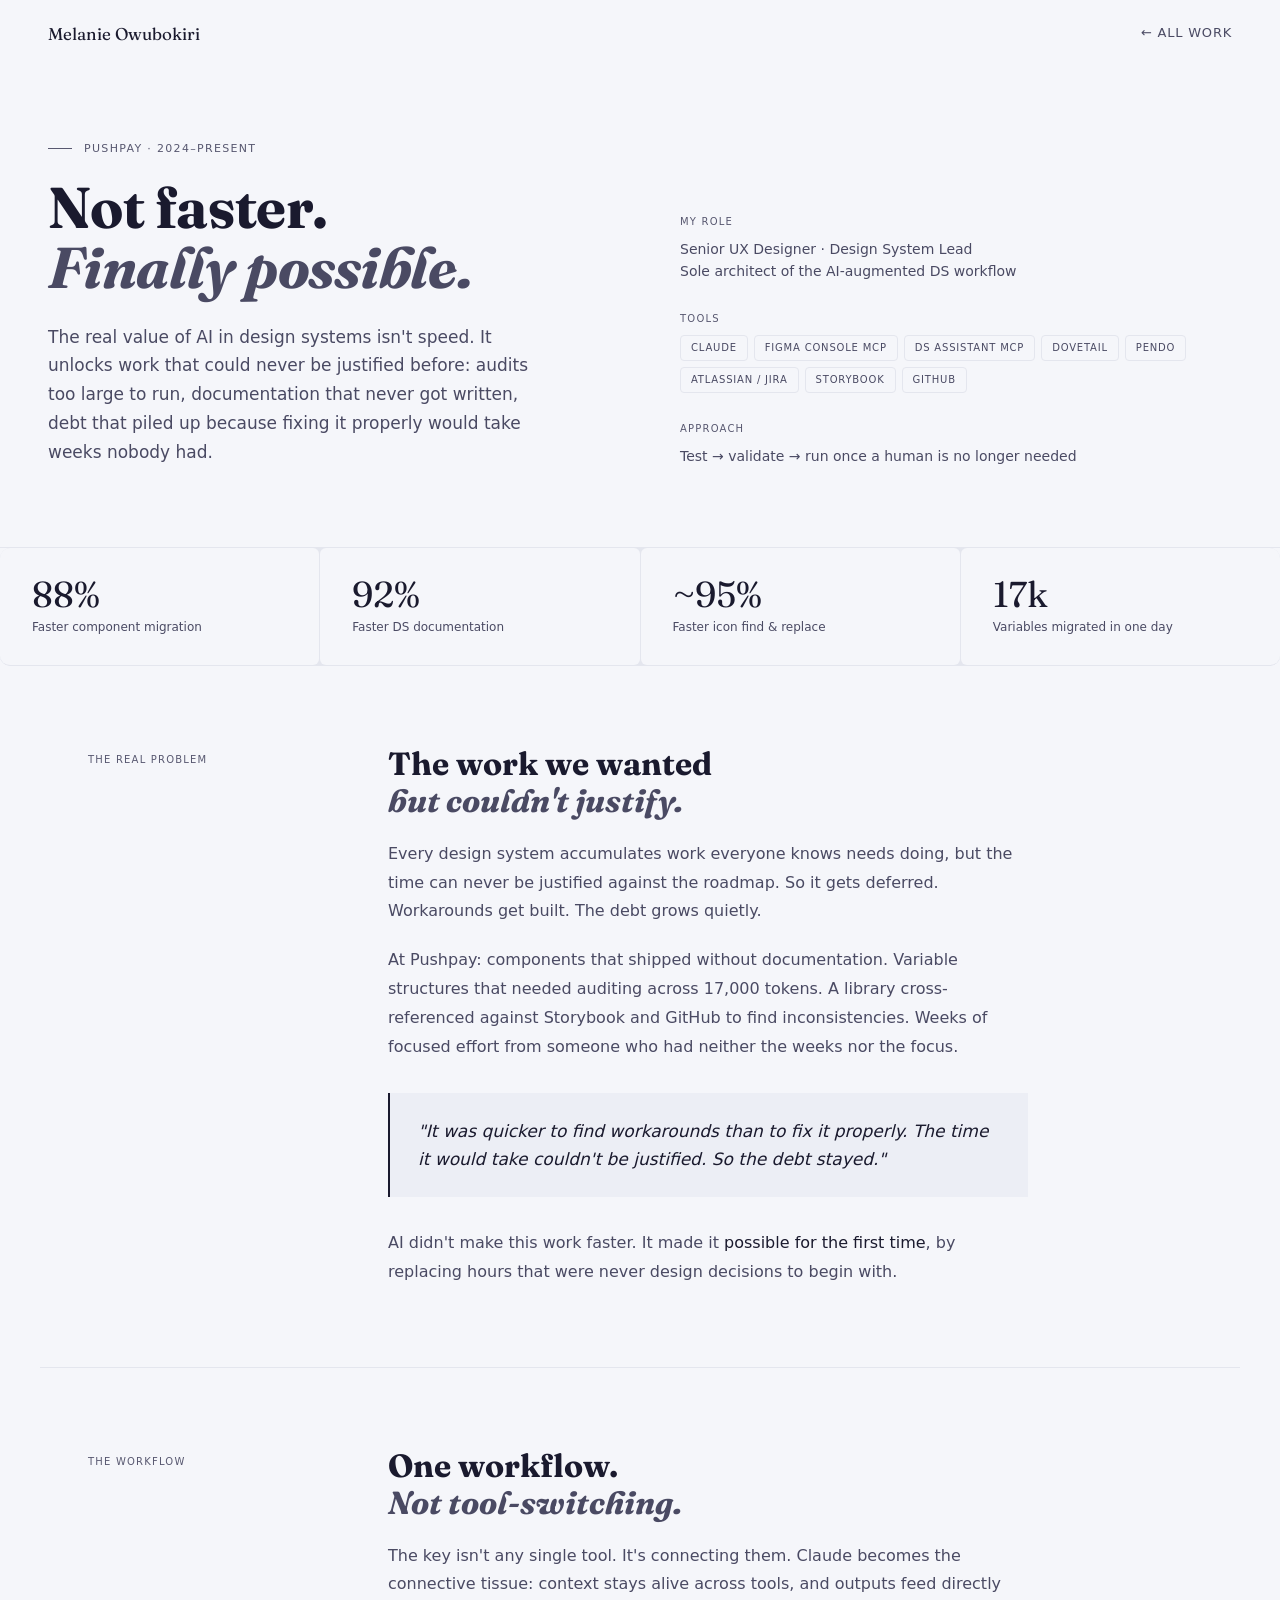
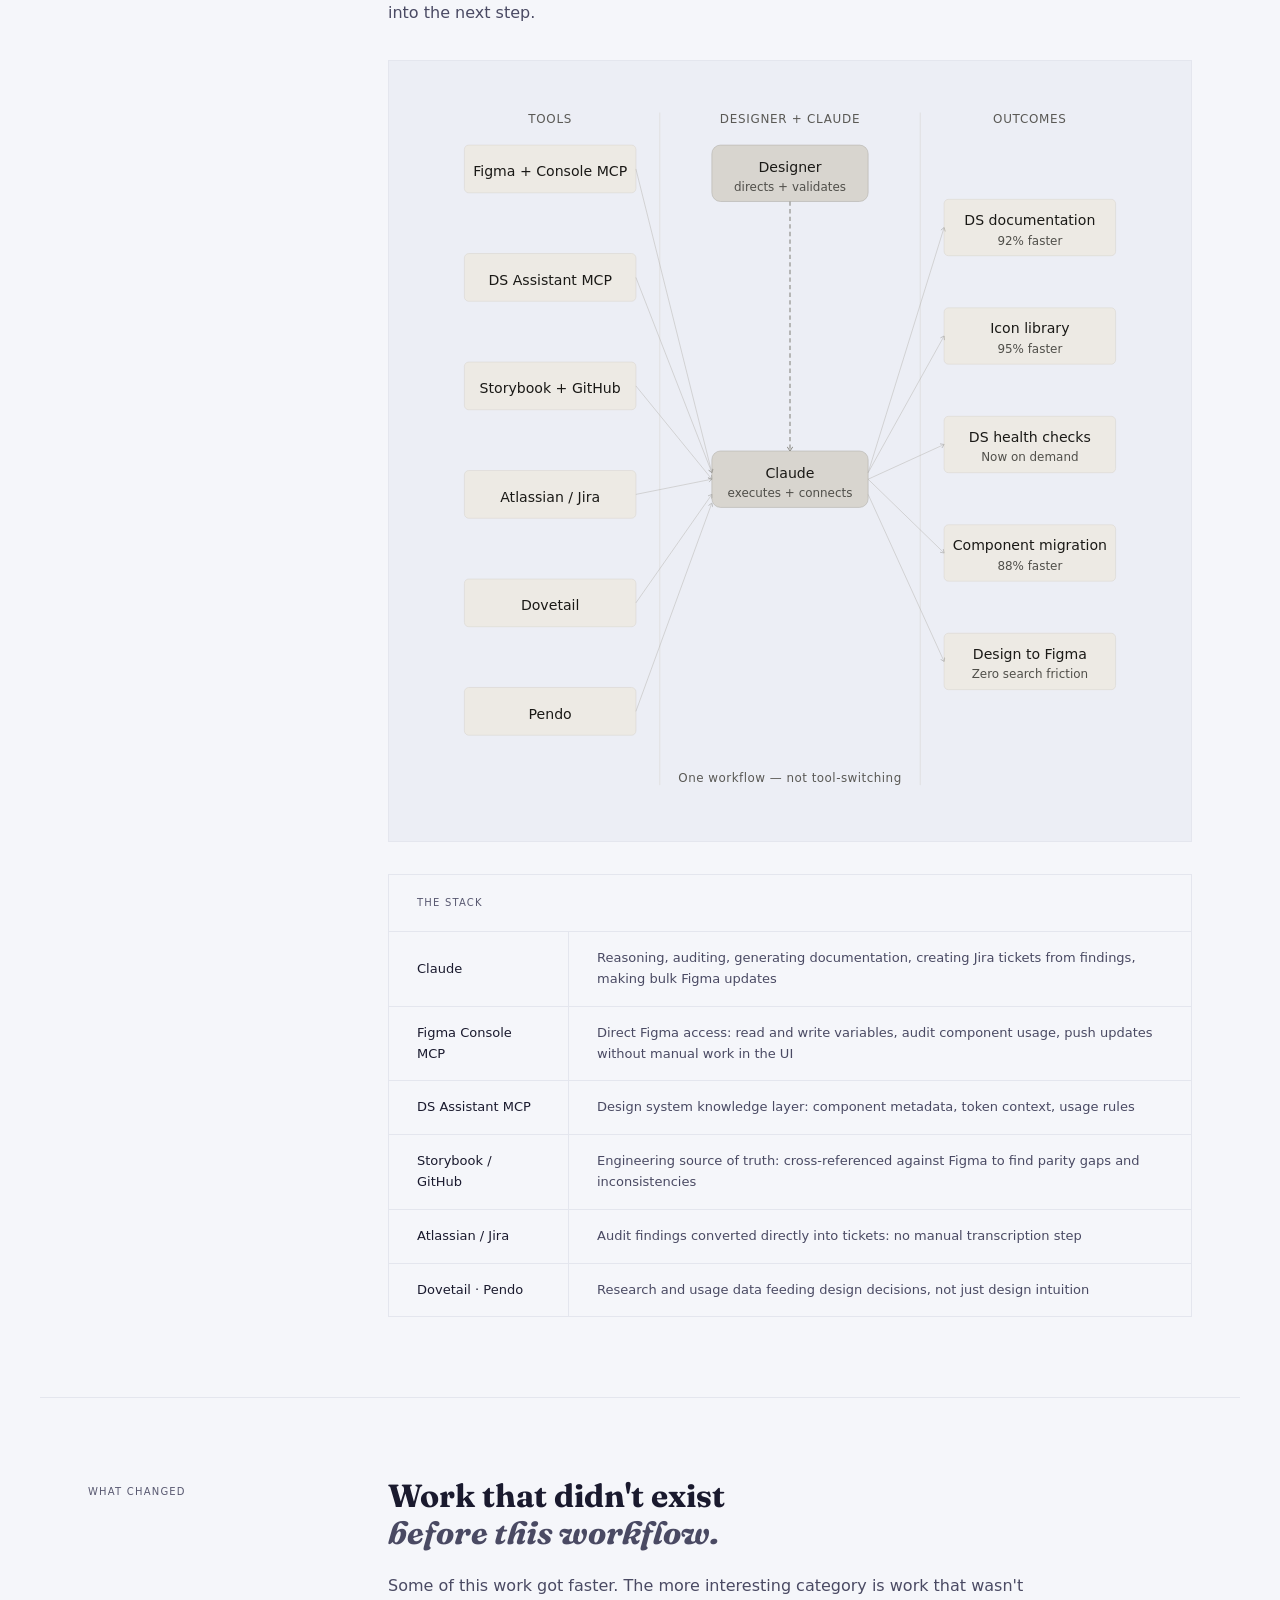
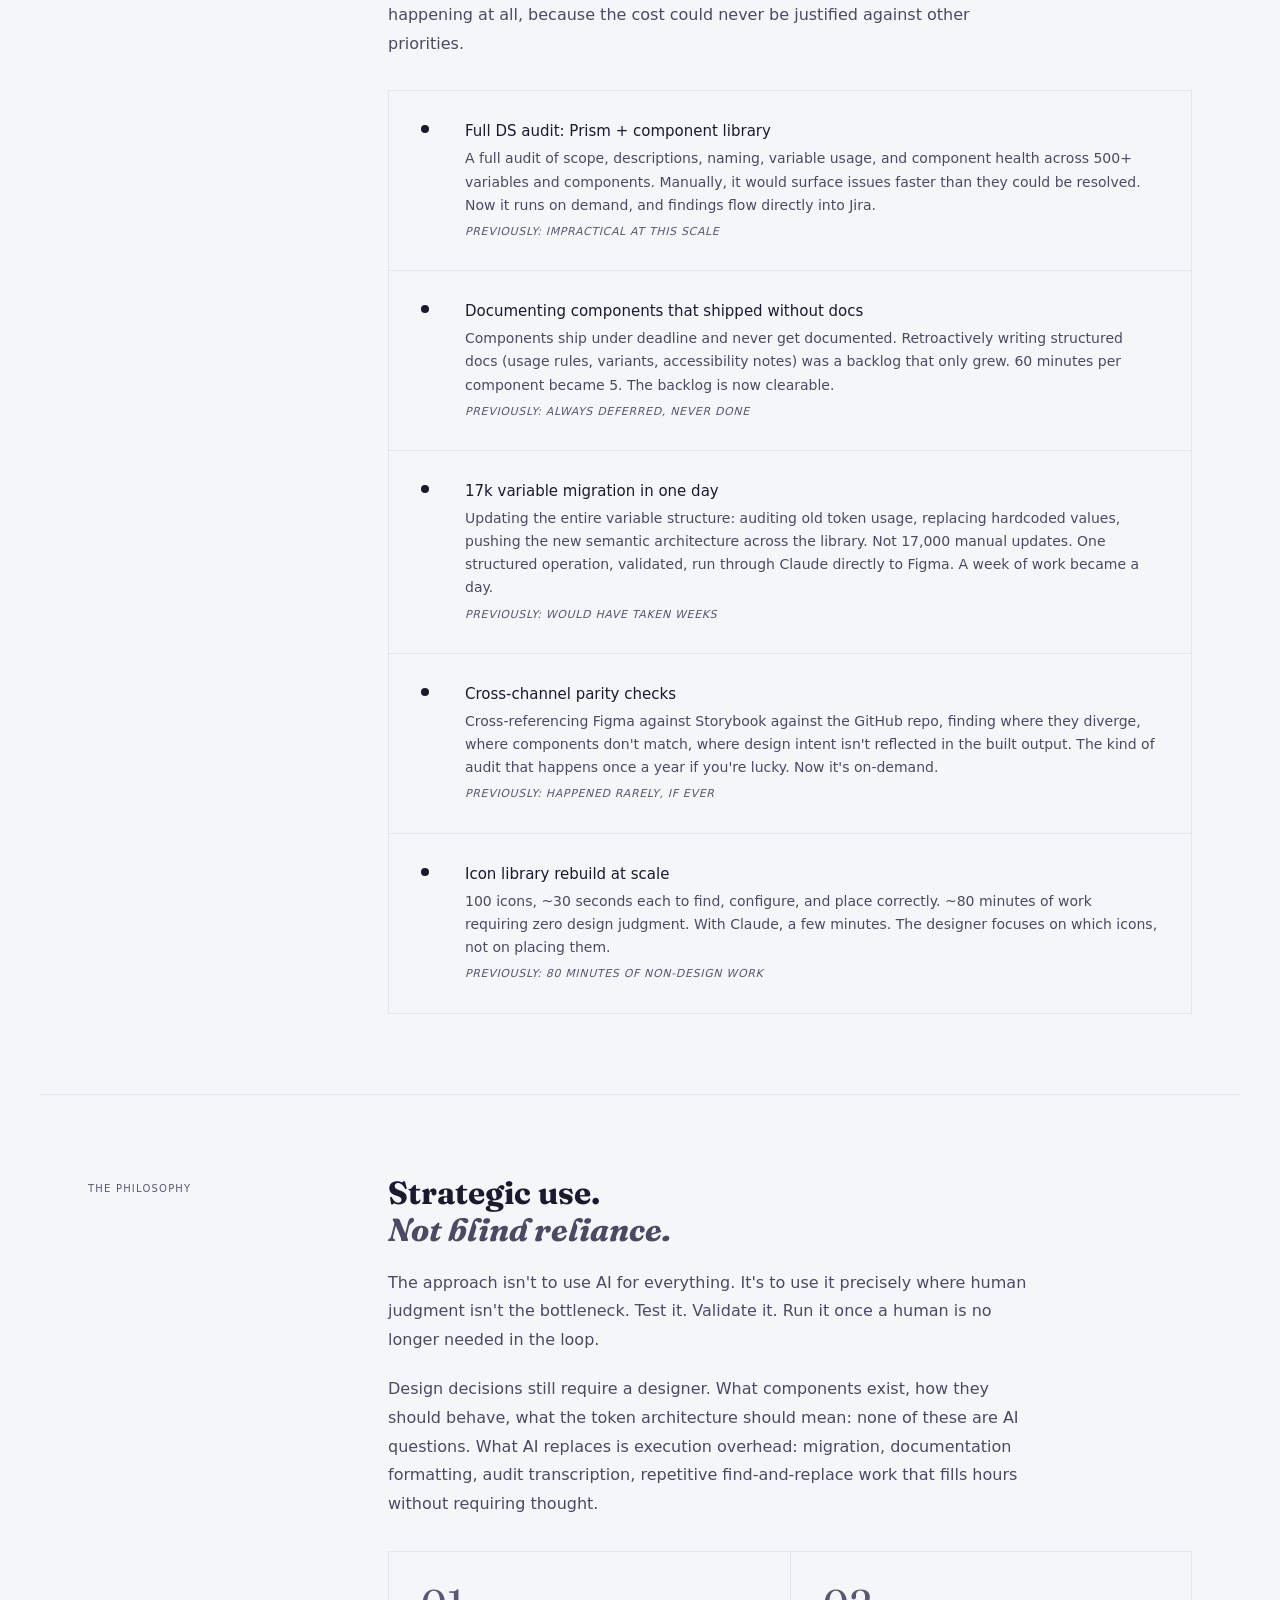
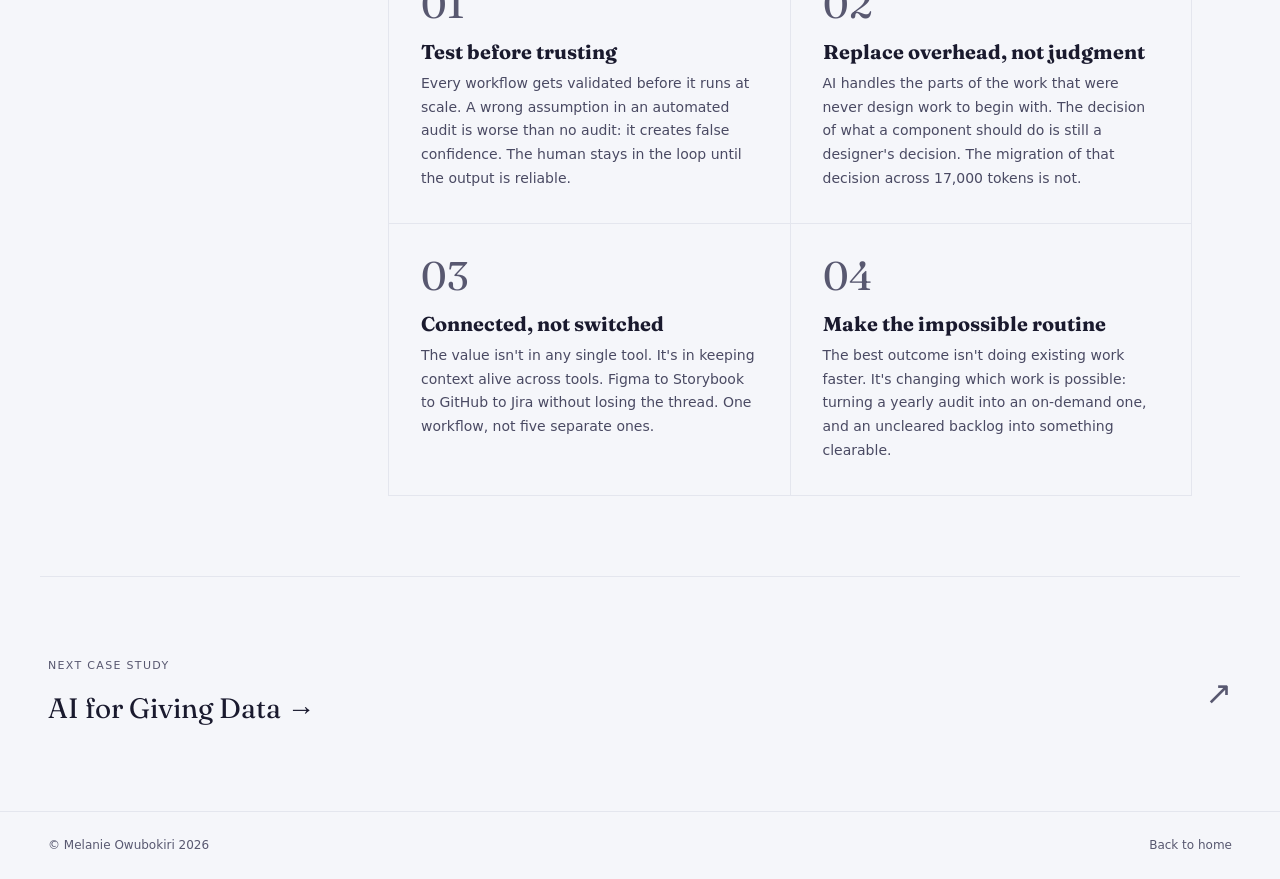
==== case-ai.html @ f816adb2 "Refresh UI: teal accent, General Sans, illustrated cards, site-wide consistency - Replace generic AI" ====
<!DOCTYPE html>
<html lang="en">
<head>
  <meta charset="UTF-8">
  <meta name="viewport" content="width=device-width, initial-scale=1.0">
  <title>AI as a Design System Force Multiplier · Melanie Owubokiri</title>
  <link rel="preconnect" href="https://fonts.googleapis.com">
  <link rel="preconnect" href="https://fonts.gstatic.com" crossorigin>
  <link href="https://fonts.googleapis.com/css2?family=Fraunces:ital,wght@0,400;0,500;0,600;1,400;1,500&display=swap" rel="stylesheet">
  <link rel="preconnect" href="https://api.fontshare.com" crossorigin>
  <link href="https://api.fontshare.com/v2/css?f[]=general-sans@300,400,500,600&display=swap" rel="stylesheet">
  <style>
    *, *::before, *::after { box-sizing: border-box; margin: 0; padding: 0; }

    :root {
      --ink: #1a1a2e;
      --ink-muted: #4a4a63;
      --ink-faint: #585870;
      --surface: #f5f6fa;
      --surface-alt: #eceef5;
      --card: #ffffff;
      --accent: #0f7078;
      --accent-soft: #e2efee;
      --line: #e4e6ee;
      --serif: 'Fraunces', Georgia, serif;
      --sans: 'General Sans', system-ui, sans-serif;
    }

    html { font-size: 16px; }

    body {
      font-family: var(--sans);
      background: var(--surface);
      color: var(--ink);
      line-height: 1.6;
      -webkit-font-smoothing: antialiased;
    }

    nav {
      position: fixed;
      top: 0; left: 0; right: 0;
      z-index: 100;
      display: flex;
      align-items: center;
      justify-content: space-between;
      padding: 20px max(48px, calc((100% - 1440px) / 2 + 48px));
      background: var(--surface);
      border-bottom: 1px solid transparent;
      transition: border-color 0.3s;
    }
    nav.scrolled { border-color: var(--line); }

    .nav-name {
      font-family: var(--serif);
      font-size: 17px;
      color: var(--ink);
      text-decoration: none;
    }

    .nav-back {
      font-size: 13px;
      font-weight: 400;
      letter-spacing: 0.06em;
      text-transform: uppercase;
      color: var(--ink-muted);
      text-decoration: none;
      transition: color 0.2s;
    }
    .nav-back:hover { color: var(--ink); }

    /* HERO */
    .case-hero {
      padding: 140px max(48px, calc((100% - 1440px) / 2 + 48px)) 80px;
      border-bottom: 1px solid var(--line);
      display: grid;
      grid-template-columns: 1fr 1fr;
      gap: 80px;
      align-items: end;
    }

    .case-eyebrow {
      font-size: 11px;
      letter-spacing: 0.12em;
      text-transform: uppercase;
      color: var(--ink-faint);
      margin-bottom: 20px;
      display: flex;
      align-items: center;
      gap: 12px;
    }
    .case-eyebrow span { display: inline-block; width: 24px; height: 1px; background: var(--ink-faint); }

    .case-title {
      font-family: var(--serif);
      font-size: clamp(36px, 4.5vw, 58px);
      line-height: 1.05;
      letter-spacing: -0.01em;
      margin-bottom: 24px;
    }
    .case-title em { font-style: italic; color: var(--ink-muted); }

    .case-subtitle {
      font-size: 17px;
      font-weight: 300;
      color: var(--ink-muted);
      line-height: 1.7;
      max-width: 480px;
    }

    .case-meta { display: flex; flex-direction: column; gap: 28px; }

    .meta-label {
      font-size: 10px;
      letter-spacing: 0.12em;
      text-transform: uppercase;
      color: var(--ink-faint);
      margin-bottom: 8px;
    }

    .meta-value {
      font-size: 14px;
      font-weight: 300;
      color: var(--ink-muted);
      line-height: 1.6;
    }

    .meta-tags { display: flex; flex-wrap: wrap; gap: 6px; margin-top: 4px; }

    .tag {
      font-size: 10px;
      letter-spacing: 0.08em;
      text-transform: uppercase;
      color: var(--ink-muted);
      border: 1px solid var(--line);
      padding: 4px 10px;
    }

    /* STATS */
    .stats-bar {
      display: grid;
      grid-template-columns: repeat(4, 1fr);
      gap: 1px;
      background: var(--line);
      border-bottom: 1px solid var(--line);
    }

    .stat-item {
      background: var(--surface);
      padding: 28px 32px;
    }

    .stat-num {
      font-family: var(--serif);
      font-size: 36px;
      line-height: 1;
      color: var(--ink);
      margin-bottom: 6px;
    }

    .stat-label {
      font-size: 12px;
      font-weight: 300;
      color: var(--ink-muted);
    }

    /* BODY */
    .case-body { max-width: 1200px; margin: 0 auto; }

    .case-section {
      padding: 80px max(48px, calc((100% - 1440px) / 2 + 48px));
      border-bottom: 1px solid var(--line);
      display: grid;
      grid-template-columns: 220px 1fr;
      gap: 80px;
    }

    .section-label {
      font-size: 10px;
      letter-spacing: 0.12em;
      text-transform: uppercase;
      color: var(--ink-faint);
      padding-top: 6px;
      position: sticky;
      top: 80px;
      align-self: start;
    }

    .section-heading {
      font-family: var(--serif);
      font-size: 32px;
      line-height: 1.15;
      margin-bottom: 20px;
    }
    .section-heading em { font-style: italic; color: var(--ink-muted); }

    .section-body {
      font-size: 16px;
      font-weight: 300;
      color: var(--ink-muted);
      line-height: 1.8;
      max-width: 640px;
    }
    .section-body p { margin-bottom: 20px; }
    .section-body p:last-child { margin-bottom: 0; }
    .section-body strong { color: var(--ink); font-weight: 500; }

    .callout {
      margin: 32px 0;
      padding: 24px 28px;
      border-left: 2px solid var(--ink);
      background: var(--surface-alt);
    }
    .callout p {
      font-size: 17px;
      font-weight: 300;
      font-style: italic;
      color: var(--ink);
      line-height: 1.65;
      margin: 0 !important;
    }

    /* TOOLKIT */
    .toolkit {
      margin-top: 32px;
      border: 1px solid var(--line);
      background: var(--surface);
    }

    .toolkit-header {
      padding: 20px 28px;
      border-bottom: 1px solid var(--line);
      font-size: 10px;
      letter-spacing: 0.12em;
      text-transform: uppercase;
      color: var(--ink-faint);
    }

    .toolkit-row {
      display: grid;
      grid-template-columns: 180px 1fr;
      gap: 0;
      border-bottom: 1px solid var(--line);
    }
    .toolkit-row:last-child { border-bottom: none; }

    .toolkit-tool {
      padding: 16px 28px;
      font-size: 13px;
      font-weight: 500;
      color: var(--ink);
      border-right: 1px solid var(--line);
      display: flex;
      align-items: center;
    }

    .toolkit-role {
      padding: 16px 28px;
      font-size: 13px;
      font-weight: 300;
      color: var(--ink-muted);
      display: flex;
      align-items: center;
    }

    /* WORK CATEGORIES */
    .work-categories {
      display: flex;
      flex-direction: column;
      gap: 1px;
      background: var(--line);
      border: 1px solid var(--line);
      margin-top: 32px;
    }

    .work-category {
      background: var(--surface);
      padding: 32px 36px;
      display: grid;
      grid-template-columns: 1fr 140px;
      gap: 32px;
      align-items: start;
    }

    .work-category-content {}

    .work-category-tag {
      font-size: 10px;
      letter-spacing: 0.1em;
      text-transform: uppercase;
      color: var(--ink-faint);
      margin-bottom: 8px;
    }

    .work-category-title {
      font-family: var(--serif);
      font-size: 20px;
      color: var(--ink);
      margin-bottom: 8px;
      line-height: 1.2;
    }

    .work-category-desc {
      font-size: 14px;
      font-weight: 300;
      color: var(--ink-muted);
      line-height: 1.7;
    }

    .work-category-metric {
      text-align: right;
    }

    .metric-num {
      font-family: var(--serif);
      font-size: 28px;
      color: var(--ink);
      line-height: 1;
      margin-bottom: 4px;
    }

    .metric-label {
      font-size: 11px;
      font-weight: 300;
      color: var(--ink-faint);
      line-height: 1.4;
    }

    /* PRINCIPLE BLOCKS */
    .principles {
      display: grid;
      grid-template-columns: 1fr 1fr;
      gap: 1px;
      background: var(--line);
      border: 1px solid var(--line);
      margin-top: 32px;
    }

    .principle {
      background: var(--surface);
      padding: 32px;
    }

    .principle-num {
      font-family: var(--serif);
      font-size: 40px;
      color: var(--ink-faint);
      line-height: 1;
      margin-bottom: 16px;
    }

    .principle-title {
      font-family: var(--serif);
      font-size: 20px;
      color: var(--ink);
      margin-bottom: 8px;
      line-height: 1.2;
    }

    .principle-body {
      font-size: 14px;
      font-weight: 300;
      color: var(--ink-muted);
      line-height: 1.7;
    }

    /* PREVIOUSLY IMPOSSIBLE */
    .impossible-grid {
      display: flex;
      flex-direction: column;
      gap: 0;
      border: 1px solid var(--line);
      margin-top: 32px;
    }

    .impossible-item {
      padding: 28px 32px;
      border-bottom: 1px solid var(--line);
      display: grid;
      grid-template-columns: 24px 1fr;
      gap: 20px;
      align-items: start;
      background: var(--surface);
    }
    .impossible-item:last-child { border-bottom: none; }

    .impossible-dot {
      width: 8px;
      height: 8px;
      border-radius: 50%;
      background: var(--ink);
      margin-top: 6px;
    }

    .impossible-content {}

    .impossible-title {
      font-size: 15px;
      font-weight: 500;
      color: var(--ink);
      margin-bottom: 4px;
    }

    .impossible-desc {
      font-size: 14px;
      font-weight: 300;
      color: var(--ink-muted);
      line-height: 1.65;
    }

    .impossible-reason {
      display: inline-block;
      margin-top: 6px;
      font-size: 11px;
      letter-spacing: 0.06em;
      text-transform: uppercase;
      color: var(--ink-faint);
      font-style: italic;
    }

    /* NEXT */
    .next-case {
      padding: 80px max(48px, calc((100% - 1440px) / 2 + 48px));
      display: flex;
      align-items: center;
      justify-content: space-between;
      gap: 40px;
    }

    .next-label {
      font-size: 11px;
      letter-spacing: 0.12em;
      text-transform: uppercase;
      color: var(--ink-faint);
      margin-bottom: 12px;
    }

    .next-title {
      font-family: var(--serif);
      font-size: 28px;
      color: var(--ink);
      text-decoration: none;
      display: block;
      transition: color 0.2s;
    }
    .next-title:hover { color: var(--ink-muted); }

    .next-arrow {
      font-size: 32px;
      color: var(--ink-faint);
      text-decoration: none;
      transition: transform 0.2s, color 0.2s;
      flex-shrink: 0;
    }
    .next-arrow:hover { transform: translate(4px, -4px); color: var(--ink); }

    .fade-up {
      opacity: 0;
      transform: translateY(16px);
      transition: opacity 0.5s ease, transform 0.5s ease;
    }
    .fade-up.visible { opacity: 1; transform: translateY(0); }

    @media (max-width: 768px) {
      nav { padding: 16px 24px; }
      .case-hero { grid-template-columns: 1fr; gap: 40px; padding: 120px 24px 60px; }
      .stats-bar { grid-template-columns: 1fr 1fr; }
      .case-section { grid-template-columns: 1fr; gap: 24px; padding: 60px 24px; }
      .section-label { position: static; }
      .toolkit-row { grid-template-columns: 1fr; }
      .toolkit-tool { border-right: none; border-bottom: 1px solid var(--line); }
      .work-category { grid-template-columns: 1fr; }
      .work-category-metric { text-align: left; }
      .principles { grid-template-columns: 1fr; }
      .next-case { padding: 60px 24px; flex-direction: column; align-items: flex-start; }
    }
    .tag { border-radius: 4px; }
    .btn-primary { border-radius: 6px; }
    .hero-stats, .stats-bar, .work-grid { border-radius: 10px; overflow: hidden; }
    .stat-item, .img-placeholder, .progress-track, .progress-fill, .deepdive-screen, .surface-item, .insight-item, .meta-block, .placeholder { border-radius: 6px; }
    a:focus-visible, button:focus-visible { outline: 2px solid var(--accent); outline-offset: 3px; }
    @media (max-width: 768px) { .case-section { grid-template-columns: 1fr; gap: 32px; } }
  </style>
</head>
<body>

  <nav id="nav">
    <a href="index.html" class="nav-name">Melanie Owubokiri</a>
    <a href="index.html#work" class="nav-back">← All work</a>
  </nav>

  <header class="case-hero">
    <div>
      <p class="case-eyebrow"><span></span> Pushpay · 2024–present</p>
      <h1 class="case-title">
        Not faster.<br>
        <em>Finally possible.</em>
      </h1>
      <p class="case-subtitle">
        The real value of AI in design systems isn't speed. It unlocks work that could never be justified before: audits too large to run, documentation that never got written, debt that piled up because fixing it properly would take weeks nobody had.
      </p>
    </div>
    <div class="case-meta">
      <div>
        <p class="meta-label">My role</p>
        <p class="meta-value">Senior UX Designer · Design System Lead<br>Sole architect of the AI-augmented DS workflow</p>
      </div>
      <div>
        <p class="meta-label">Tools</p>
        <div class="meta-tags">
          <span class="tag">Claude</span>
          <span class="tag">Figma Console MCP</span>
          <span class="tag">DS Assistant MCP</span>
          <span class="tag">Dovetail</span>
          <span class="tag">Pendo</span>
          <span class="tag">Atlassian / Jira</span>
          <span class="tag">Storybook</span>
          <span class="tag">GitHub</span>
        </div>
      </div>
      <div>
        <p class="meta-label">Approach</p>
        <p class="meta-value">Test → validate → run once a human is no longer needed</p>
      </div>
    </div>
  </header>

  <!-- STATS -->
  <div class="stats-bar">
    <div class="stat-item fade-up">
      <div class="stat-num">88%</div>
      <div class="stat-label">Faster component migration</div>
    </div>
    <div class="stat-item fade-up">
      <div class="stat-num">92%</div>
      <div class="stat-label">Faster DS documentation</div>
    </div>
    <div class="stat-item fade-up">
      <div class="stat-num">~95%</div>
      <div class="stat-label">Faster icon find & replace</div>
    </div>
    <div class="stat-item fade-up">
      <div class="stat-num">17k</div>
      <div class="stat-label">Variables migrated in one day</div>
    </div>
  </div>

  <div class="case-body">

    <!-- THE REAL PROBLEM -->
    <div class="case-section fade-up">
      <p class="section-label">The real problem</p>
      <div class="section-content">
        <h2 class="section-heading">The work we wanted<br><em>but couldn't justify.</em></h2>
        <div class="section-body">
          <p>
            Every design system accumulates work everyone knows needs doing, but the time can never be justified against the roadmap. So it gets deferred. Workarounds get built. The debt grows quietly.
          </p>
          <p>
            At Pushpay: components that shipped without documentation. Variable structures that needed auditing across 17,000 tokens. A library cross-referenced against Storybook and GitHub to find inconsistencies. Weeks of focused effort from someone who had neither the weeks nor the focus.
          </p>
          <div class="callout">
            <p>"It was quicker to find workarounds than to fix it properly. The time it would take couldn't be justified. So the debt stayed."</p>
          </div>
          <p>
            AI didn't make this work faster. It made it <strong>possible for the first time</strong>, by replacing hours that were never design decisions to begin with.
          </p>
        </div>
      </div>
    </div>

    <!-- THE WORKFLOW -->
    <div class="case-section fade-up">
      <p class="section-label">The workflow</p>
      <div class="section-content">
        <h2 class="section-heading">One workflow.<br><em>Not tool-switching.</em></h2>
        <div class="section-body">
          <p>
            The key isn't any single tool. It's connecting them. Claude becomes the connective tissue: context stays alive across tools, and outputs feed directly into the next step.
          </p>
        </div>

        <div style="margin: 32px 0; border: 1px solid var(--line); padding: 32px; background: var(--surface-alt);">
          <img src="workflow-diagram.svg" alt="Diagram showing six tools feeding into Claude, directed by the designer, producing five design system outcomes" style="width: 100%; height: auto; display: block;"/>
        </div>

        <div class="toolkit">
          <div class="toolkit-header">The stack</div>
          <div class="toolkit-row">
            <div class="toolkit-tool">Claude</div>
            <div class="toolkit-role">Reasoning, auditing, generating documentation, creating Jira tickets from findings, making bulk Figma updates</div>
          </div>
          <div class="toolkit-row">
            <div class="toolkit-tool">Figma Console MCP</div>
            <div class="toolkit-role">Direct Figma access: read and write variables, audit component usage, push updates without manual work in the UI</div>
          </div>
          <div class="toolkit-row">
            <div class="toolkit-tool">DS Assistant MCP</div>
            <div class="toolkit-role">Design system knowledge layer: component metadata, token context, usage rules</div>
          </div>
          <div class="toolkit-row">
            <div class="toolkit-tool">Storybook / GitHub</div>
            <div class="toolkit-role">Engineering source of truth: cross-referenced against Figma to find parity gaps and inconsistencies</div>
          </div>
          <div class="toolkit-row">
            <div class="toolkit-tool">Atlassian / Jira</div>
            <div class="toolkit-role">Audit findings converted directly into tickets: no manual transcription step</div>
          </div>
          <div class="toolkit-row">
            <div class="toolkit-tool">Dovetail · Pendo</div>
            <div class="toolkit-role">Research and usage data feeding design decisions, not just design intuition</div>
          </div>
        </div>
      </div>
    </div>

    <!-- PREVIOUSLY IMPOSSIBLE -->
    <div class="case-section fade-up">
      <p class="section-label">What changed</p>
      <div class="section-content">
        <h2 class="section-heading">Work that didn't exist<br><em>before this workflow.</em></h2>
        <div class="section-body">
          <p>
            Some of this work got faster. The more interesting category is work that wasn't happening at all, because the cost could never be justified against other priorities.
          </p>
        </div>

        <div class="impossible-grid">

          <div class="impossible-item">
            <div class="impossible-dot"></div>
            <div class="impossible-content">
              <p class="impossible-title">Full DS audit: Prism + component library</p>
              <p class="impossible-desc">A full audit of scope, descriptions, naming, variable usage, and component health across 500+ variables and components. Manually, it would surface issues faster than they could be resolved. Now it runs on demand, and findings flow directly into Jira.</p>
              <span class="impossible-reason">Previously: impractical at this scale</span>
            </div>
          </div>

          <div class="impossible-item">
            <div class="impossible-dot"></div>
            <div class="impossible-content">
              <p class="impossible-title">Documenting components that shipped without docs</p>
              <p class="impossible-desc">Components ship under deadline and never get documented. Retroactively writing structured docs (usage rules, variants, accessibility notes) was a backlog that only grew. 60 minutes per component became 5. The backlog is now clearable.</p>
              <span class="impossible-reason">Previously: always deferred, never done</span>
            </div>
          </div>

          <div class="impossible-item">
            <div class="impossible-dot"></div>
            <div class="impossible-content">
              <p class="impossible-title">17k variable migration in one day</p>
              <p class="impossible-desc">Updating the entire variable structure: auditing old token usage, replacing hardcoded values, pushing the new semantic architecture across the library. Not 17,000 manual updates. One structured operation, validated, run through Claude directly to Figma. A week of work became a day.</p>
              <span class="impossible-reason">Previously: would have taken weeks</span>
            </div>
          </div>

          <div class="impossible-item">
            <div class="impossible-dot"></div>
            <div class="impossible-content">
              <p class="impossible-title">Cross-channel parity checks</p>
              <p class="impossible-desc">Cross-referencing Figma against Storybook against the GitHub repo, finding where they diverge, where components don't match, where design intent isn't reflected in the built output. The kind of audit that happens once a year if you're lucky. Now it's on-demand.</p>
              <span class="impossible-reason">Previously: happened rarely, if ever</span>
            </div>
          </div>

          <div class="impossible-item">
            <div class="impossible-dot"></div>
            <div class="impossible-content">
              <p class="impossible-title">Icon library rebuild at scale</p>
              <p class="impossible-desc">100 icons, ~30 seconds each to find, configure, and place correctly. ~80 minutes of work requiring zero design judgment. With Claude, a few minutes. The designer focuses on which icons, not on placing them.</p>
              <span class="impossible-reason">Previously: 80 minutes of non-design work</span>
            </div>
          </div>

        </div>
      </div>
    </div>

    <!-- THE PHILOSOPHY -->
    <div class="case-section fade-up">
      <p class="section-label">The philosophy</p>
      <div class="section-content">
        <h2 class="section-heading">Strategic use.<br><em>Not blind reliance.</em></h2>
        <div class="section-body">
          <p>
            The approach isn't to use AI for everything. It's to use it precisely where human judgment isn't the bottleneck. Test it. Validate it. Run it once a human is no longer needed in the loop.
          </p>
          <p>
            Design decisions still require a designer. What components exist, how they should behave, what the token architecture should mean: none of these are AI questions. What AI replaces is execution overhead: migration, documentation formatting, audit transcription, repetitive find-and-replace work that fills hours without requiring thought.
          </p>
        </div>

        <div class="principles">
          <div class="principle">
            <div class="principle-num">01</div>
            <h4 class="principle-title">Test before trusting</h4>
            <p class="principle-body">Every workflow gets validated before it runs at scale. A wrong assumption in an automated audit is worse than no audit: it creates false confidence. The human stays in the loop until the output is reliable.</p>
          </div>
          <div class="principle">
            <div class="principle-num">02</div>
            <h4 class="principle-title">Replace overhead, not judgment</h4>
            <p class="principle-body">AI handles the parts of the work that were never design work to begin with. The decision of what a component should do is still a designer's decision. The migration of that decision across 17,000 tokens is not.</p>
          </div>
          <div class="principle">
            <div class="principle-num">03</div>
            <h4 class="principle-title">Connected, not switched</h4>
            <p class="principle-body">The value isn't in any single tool. It's in keeping context alive across tools. Figma to Storybook to GitHub to Jira without losing the thread. One workflow, not five separate ones.</p>
          </div>
          <div class="principle">
            <div class="principle-num">04</div>
            <h4 class="principle-title">Make the impossible routine</h4>
            <p class="principle-body">The best outcome isn't doing existing work faster. It's changing which work is possible: turning a yearly audit into an on-demand one, and an uncleared backlog into something clearable.</p>
          </div>
        </div>
      </div>
    </div>

  </div>

  <div class="next-case">
    <div>
      <p class="next-label">Next case study</p>
      <a href="case-giving.html" class="next-title">AI for Giving Data →</a>
    </div>
    <a href="case-giving.html" class="next-arrow">↗</a>
  </div>

  <footer style="padding: 24px max(48px, calc((100% - 1440px) / 2 + 48px)); border-top: 1px solid var(--line); display: flex; justify-content: space-between;">
    <span style="font-size: 12px; font-weight: 300; color: var(--ink-faint);">© Melanie Owubokiri 2026</span>
    <a href="index.html" style="font-size: 12px; font-weight: 300; color: var(--ink-faint); text-decoration: none;">Back to home</a>
  </footer>

  <script>
    const nav = document.getElementById('nav');
    window.addEventListener('scroll', () => {
      nav.classList.toggle('scrolled', window.scrollY > 20);
    });

    const observer = new IntersectionObserver((entries) => {
      entries.forEach((entry, i) => {
        if (entry.isIntersecting) {
          setTimeout(() => entry.target.classList.add('visible'), i * 80);
        }
      });
    }, { threshold: 0.08 });

    document.querySelectorAll('.fade-up').forEach(el => observer.observe(el));
  </script>

  <!-- Image lightbox: click any loaded image to expand -->
  <div id="lightbox" class="lightbox" role="dialog" aria-modal="true" aria-label="Expanded image">
    <button class="lightbox-close" type="button" aria-label="Close">&times;</button>
    <img class="lightbox-img" alt="">
  </div>
  <style>
    .lightbox { position: fixed; inset: 0; z-index: 1000; display: none; align-items: center; justify-content: center; padding: 4vmin; background: rgba(15,15,25,0.86); -webkit-backdrop-filter: blur(6px); backdrop-filter: blur(6px); cursor: zoom-out; opacity: 0; transition: opacity 0.2s ease; }
    .lightbox.open { display: flex; opacity: 1; }
    .lightbox-img { max-width: 92vw; max-height: 90vh; width: auto; height: auto; border-radius: 10px; box-shadow: 0 24px 80px rgba(0,0,0,0.5); cursor: default; transform: scale(0.98); transition: transform 0.2s ease; }
    .lightbox.open .lightbox-img { transform: scale(1); }
    .lightbox-close { position: absolute; top: 20px; right: 24px; width: 44px; height: 44px; border-radius: 50%; border: none; background: rgba(255,255,255,0.14); color: #fff; font-size: 26px; line-height: 1; cursor: pointer; display: flex; align-items: center; justify-content: center; transition: background 0.2s ease; }
    .lightbox-close:hover { background: rgba(255,255,255,0.28); }
    img.zoomable { cursor: zoom-in; }
  </style>
  <script>
    (function () {
      var lb = document.getElementById('lightbox');
      var lbImg = lb.querySelector('.lightbox-img');
      function openLb(src, alt) { lbImg.src = src; lbImg.alt = alt || ''; lb.classList.add('open'); document.body.style.overflow = 'hidden'; }
      function closeLb() { lb.classList.remove('open'); document.body.style.overflow = ''; lbImg.removeAttribute('src'); }
      document.querySelectorAll('img').forEach(function (img) {
        if (img.closest('#lightbox')) return;
        function enable() {
          var src = img.currentSrc || img.src || '';
          if (!img.naturalWidth && !/\.svg(\?|#|$)/i.test(src)) return; // skip broken/hidden images
          img.classList.add('zoomable');
          img.addEventListener('click', function () { openLb(img.currentSrc || img.src, img.alt); });
        }
        if (img.complete) enable(); else img.addEventListener('load', enable);
      });
      lb.addEventListener('click', function (e) { if (e.target !== lbImg) closeLb(); });
      document.addEventListener('keydown', function (e) { if (e.key === 'Escape' && lb.classList.contains('open')) closeLb(); });
    })();
  </script>
</body>
</html>
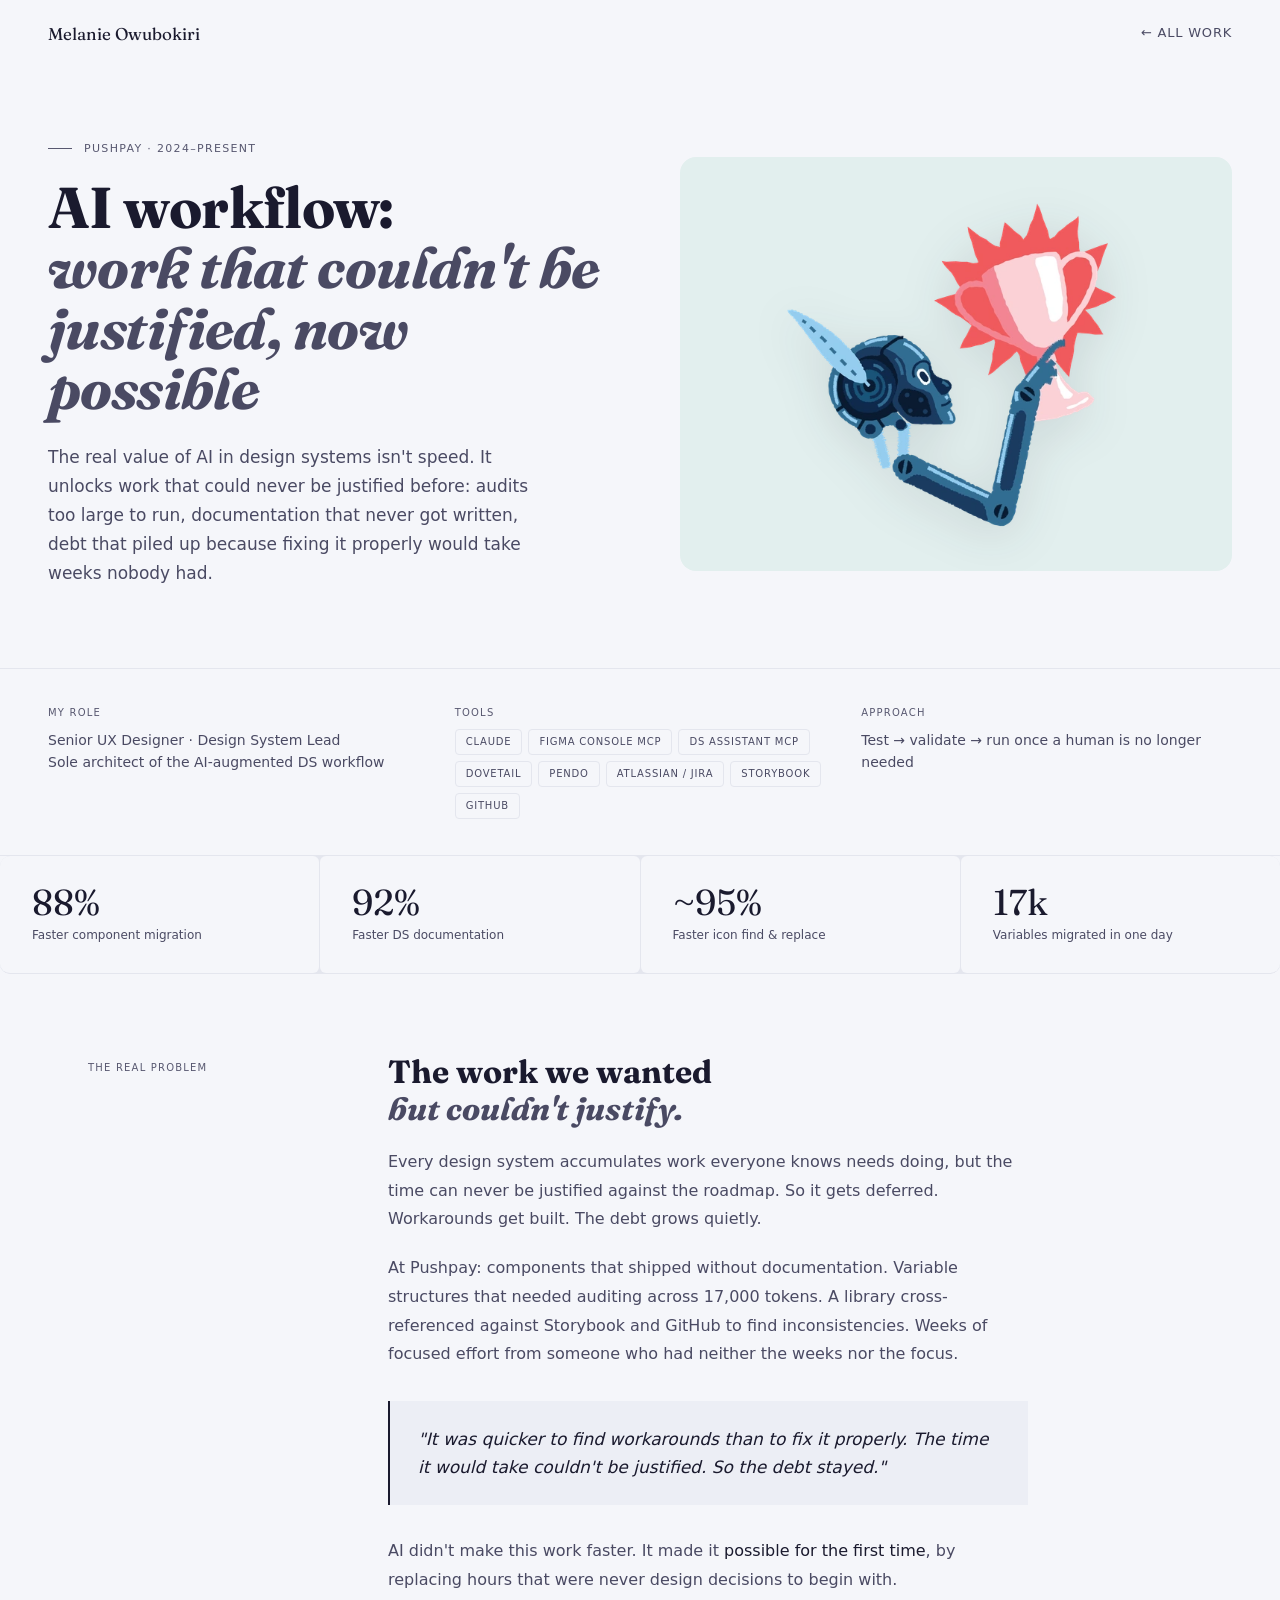
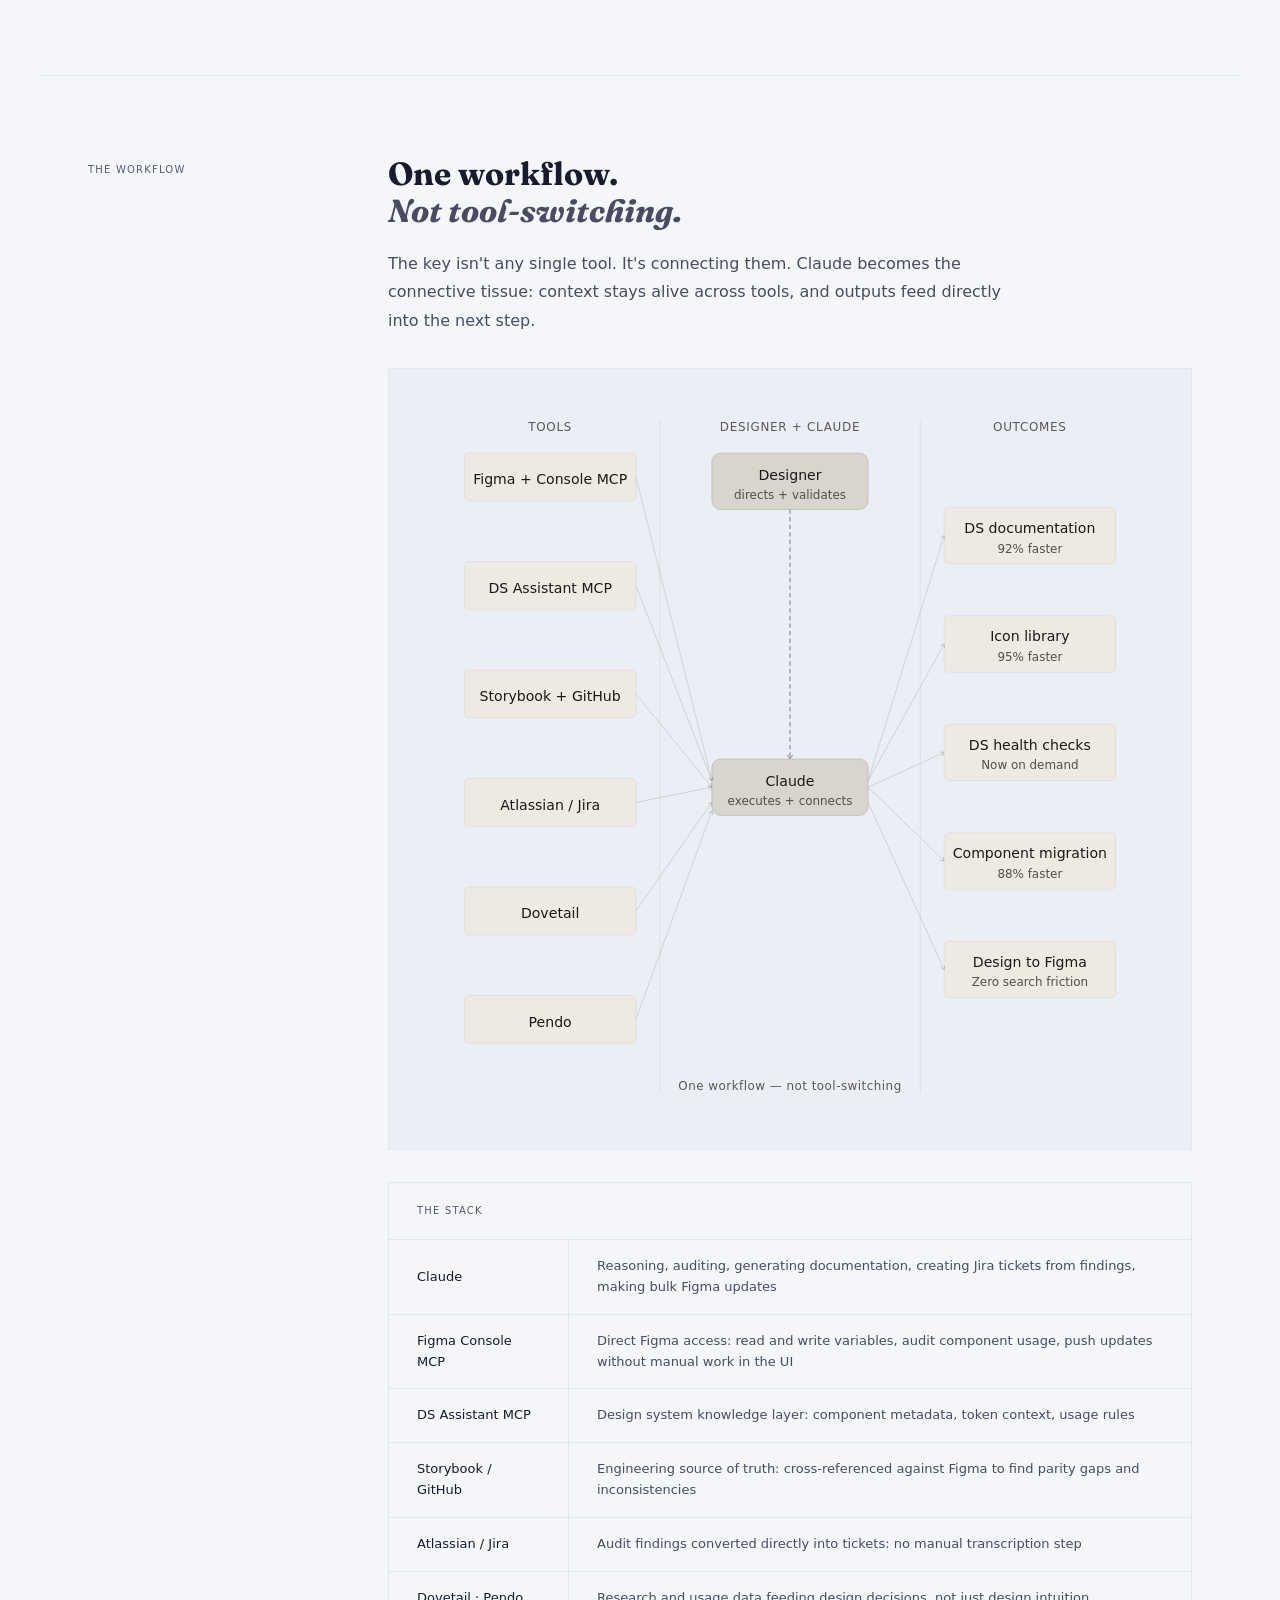
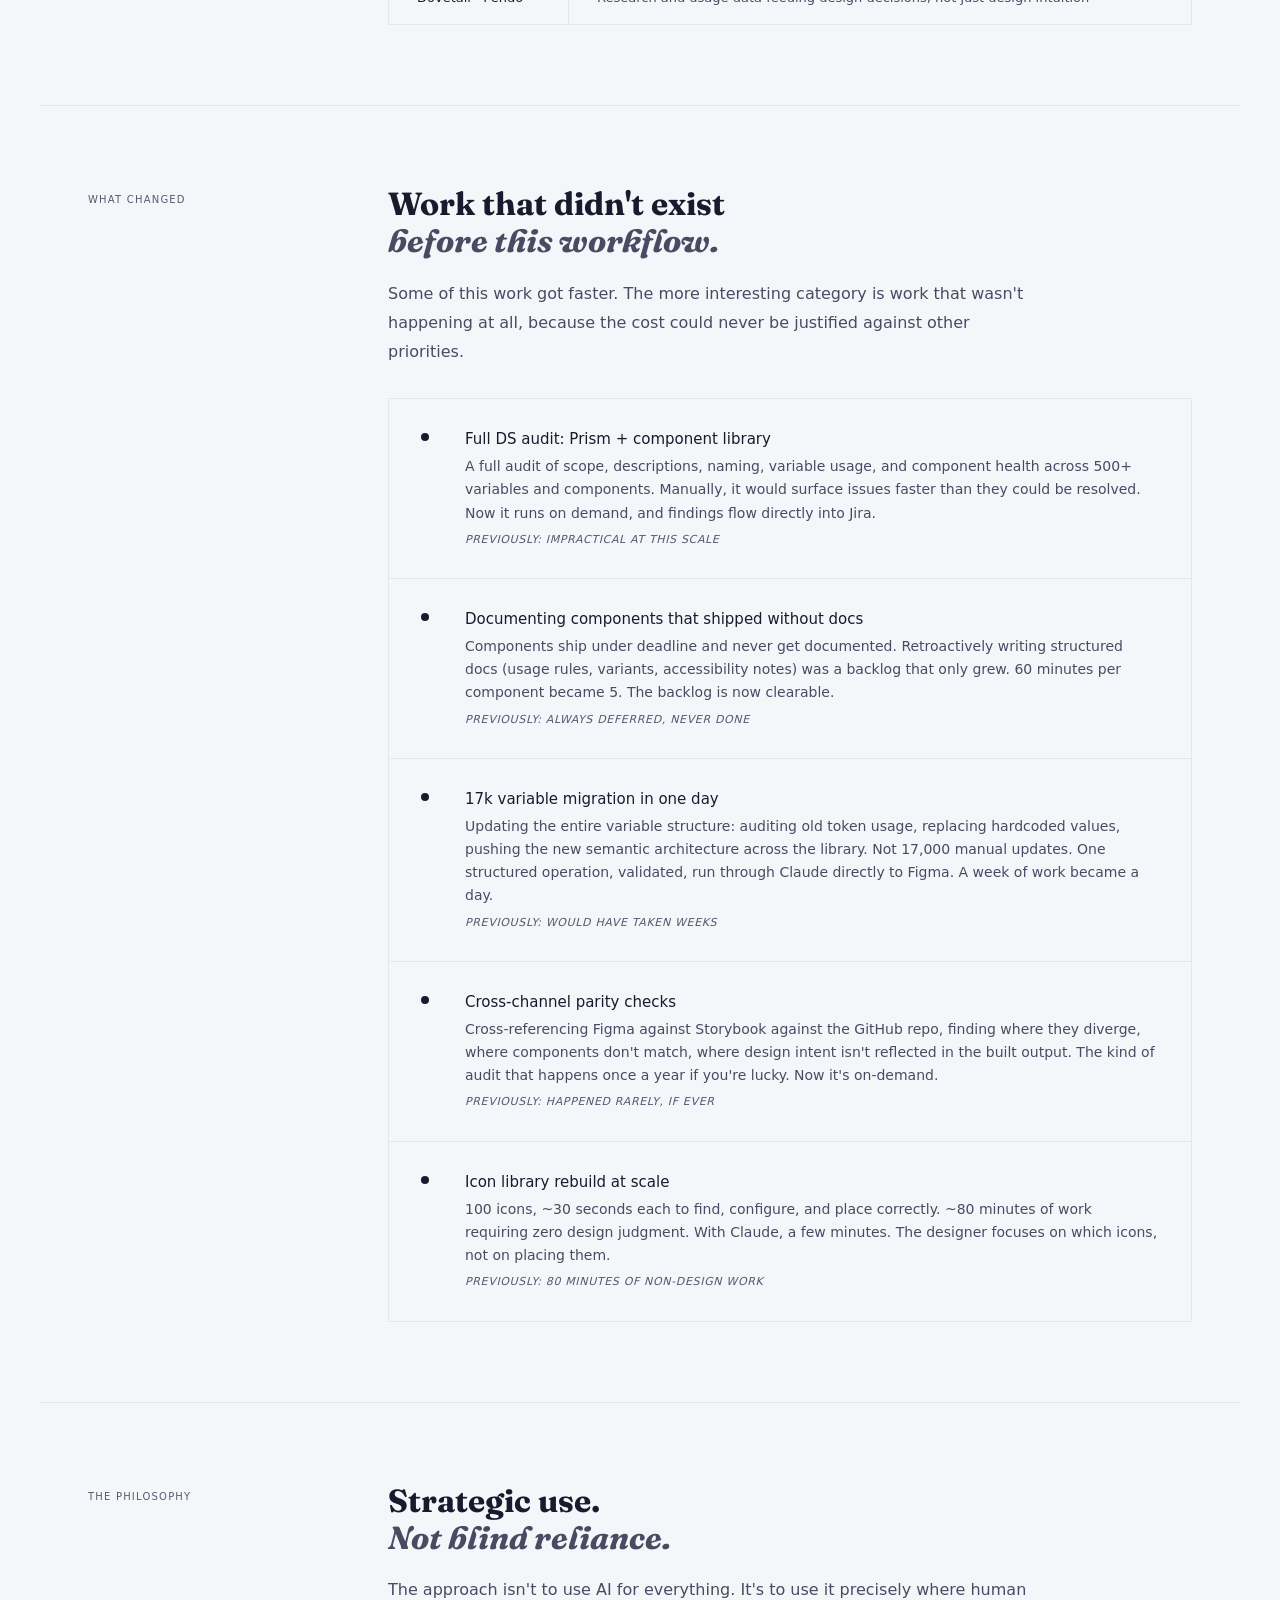
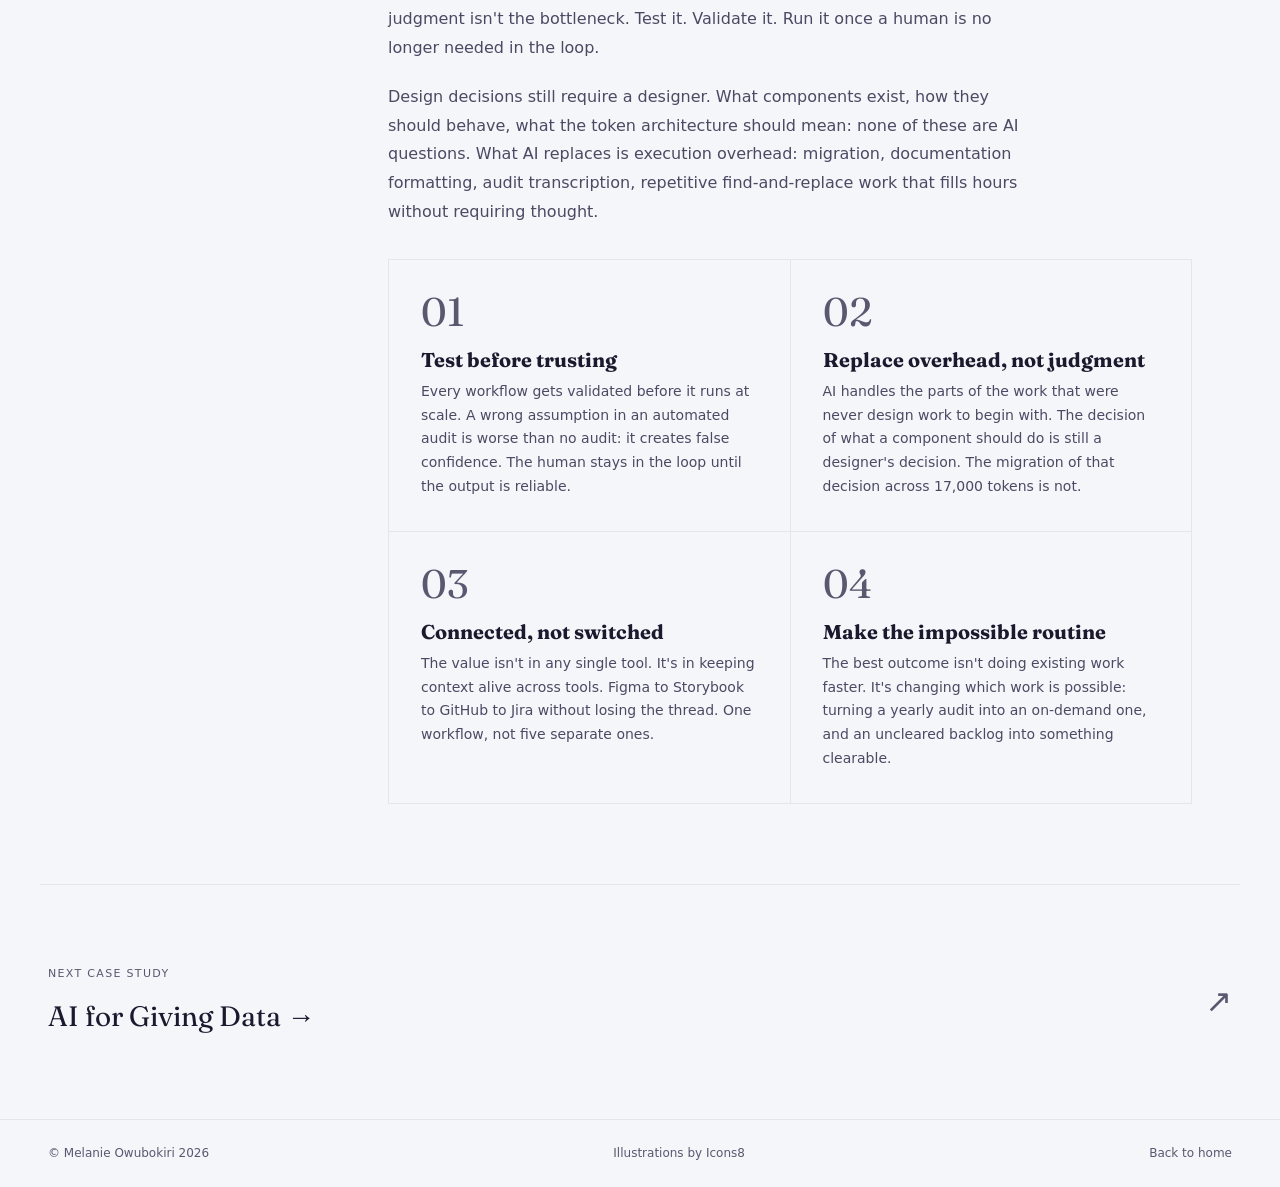
==== commit ce790ebe: "Case pages: hero illustrations, matching titles, password back-link - Restructure case heroes: text " ====
--- a/case-ai.html
+++ b/case-ai.html
@@ -479,6 +479,11 @@
     .stat-item, .img-placeholder, .progress-track, .progress-fill, .deepdive-screen, .surface-item, .insight-item, .meta-block, .placeholder { border-radius: 6px; }
     a:focus-visible, button:focus-visible { outline: 2px solid var(--accent); outline-offset: 3px; }
     @media (max-width: 768px) { .case-section { grid-template-columns: 1fr; gap: 32px; } }
+      .case-hero { align-items: center; }
+    .case-hero-art { background: var(--accent-soft); border-radius: 16px; aspect-ratio: 4 / 3; display: flex; align-items: center; justify-content: center; overflow: hidden; }
+    .case-hero-art .hero-ill { width: 82%; height: 82%; object-fit: contain; filter: drop-shadow(0 10px 24px rgba(21,34,41,0.12)); }
+    .case-meta { display: grid; grid-template-columns: repeat(auto-fit, minmax(190px, 1fr)); gap: 36px; align-items: start; padding: 36px max(48px, calc((100% - 1440px) / 2 + 48px)); border-bottom: 1px solid var(--line); }
+    @media (max-width: 768px) { .case-hero-art { aspect-ratio: 16 / 10; } .case-meta { grid-template-columns: 1fr; gap: 26px; padding: 28px 24px; } }
   </style>
 </head>
 <body>
@@ -492,14 +497,17 @@
     <div>
       <p class="case-eyebrow"><span></span> Pushpay · 2024–present</p>
       <h1 class="case-title">
-        Not faster.<br>
-        <em>Finally possible.</em>
+        AI workflow:<br>
+        <em>work that couldn't be justified, now possible</em>
       </h1>
       <p class="case-subtitle">
         The real value of AI in design systems isn't speed. It unlocks work that could never be justified before: audits too large to run, documentation that never got written, debt that piled up because fixing it properly would take weeks nobody had.
       </p>
     </div>
-    <div class="case-meta">
+    <div class="case-hero-art"><img class="hero-ill" src="assets/illustrations/ai.webp" alt="" loading="lazy"></div>
+  </header>
+
+  <div class="case-meta">
       <div>
         <p class="meta-label">My role</p>
         <p class="meta-value">Senior UX Designer · Design System Lead<br>Sole architect of the AI-augmented DS workflow</p>
@@ -522,7 +530,6 @@
         <p class="meta-value">Test → validate → run once a human is no longer needed</p>
       </div>
     </div>
-  </header>
 
   <!-- STATS -->
   <div class="stats-bar">
@@ -726,6 +733,7 @@
 
   <footer style="padding: 24px max(48px, calc((100% - 1440px) / 2 + 48px)); border-top: 1px solid var(--line); display: flex; justify-content: space-between;">
     <span style="font-size: 12px; font-weight: 300; color: var(--ink-faint);">© Melanie Owubokiri 2026</span>
+    <a href="https://icons8.com" target="_blank" rel="noopener" style="font-size:12px;font-weight:300;color:var(--ink-faint);text-decoration:none;">Illustrations by Icons8</a>
     <a href="index.html" style="font-size: 12px; font-weight: 300; color: var(--ink-faint); text-decoration: none;">Back to home</a>
   </footer>
 
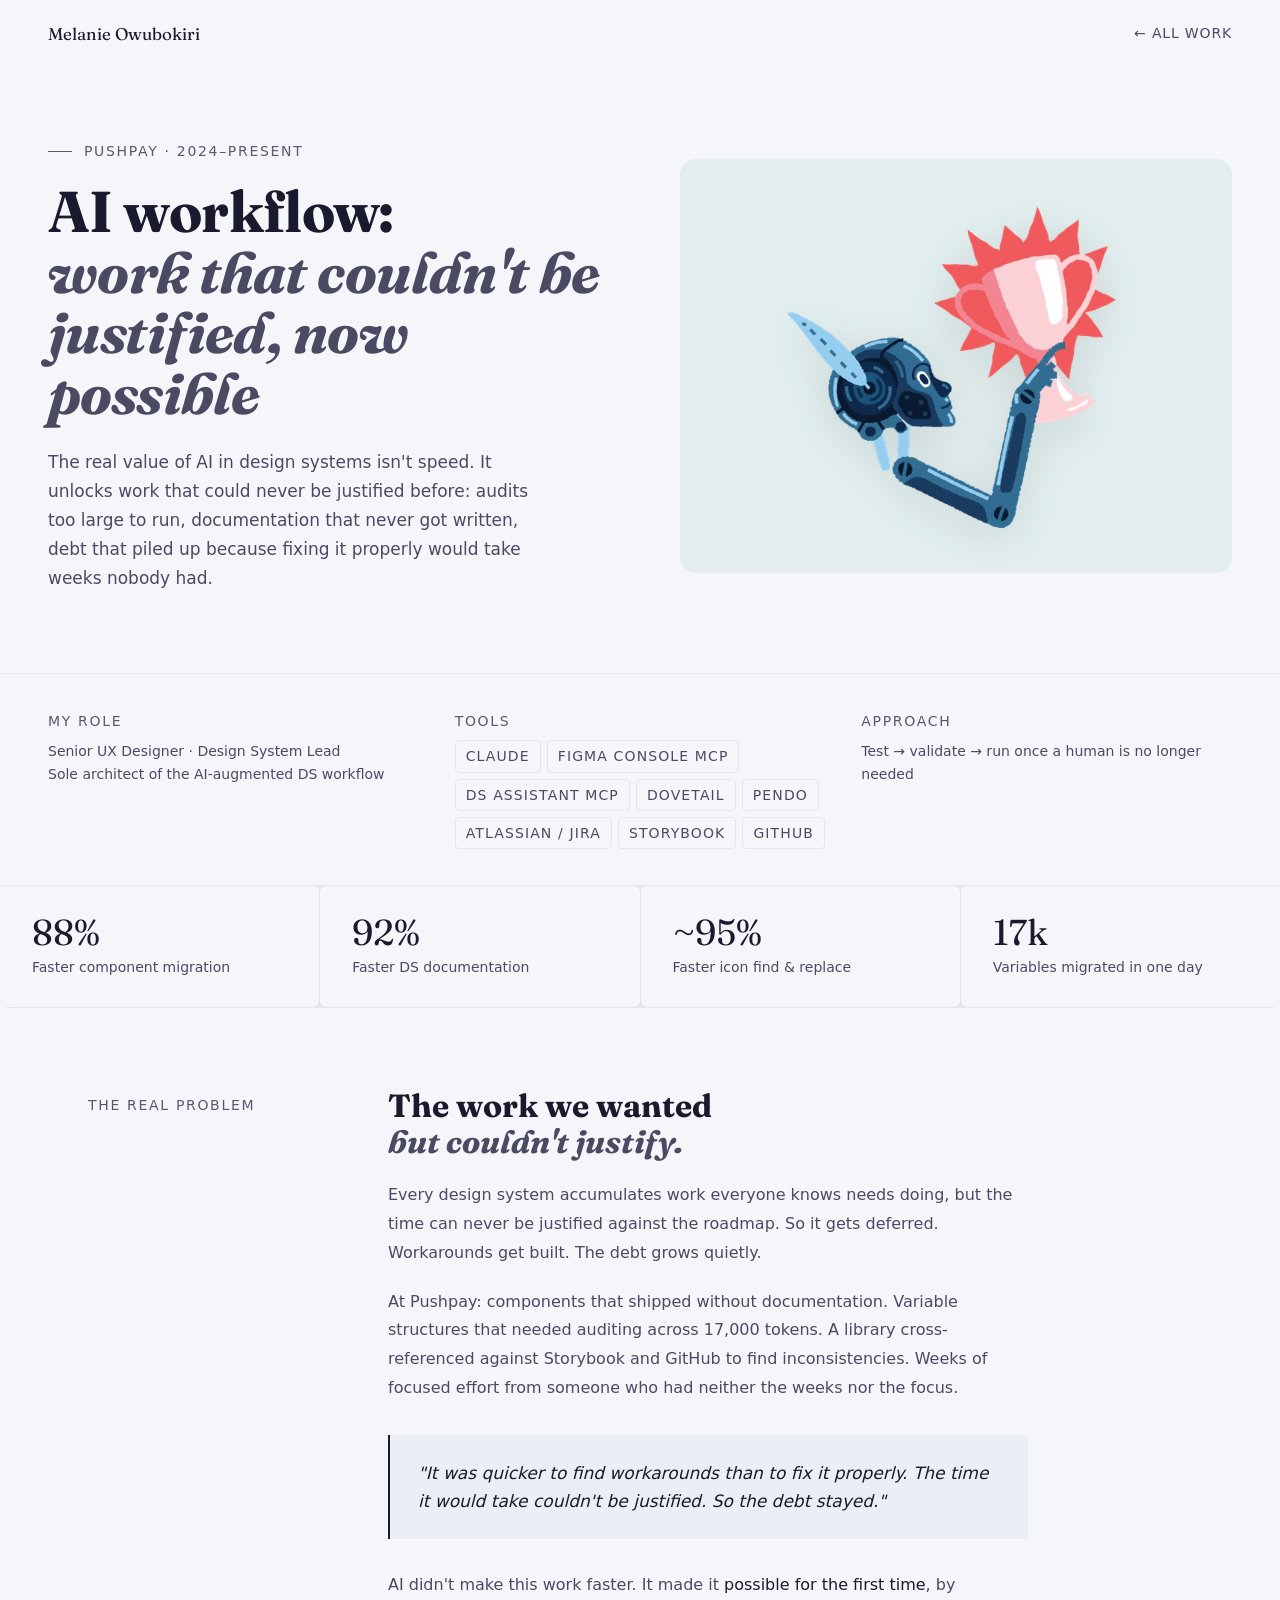
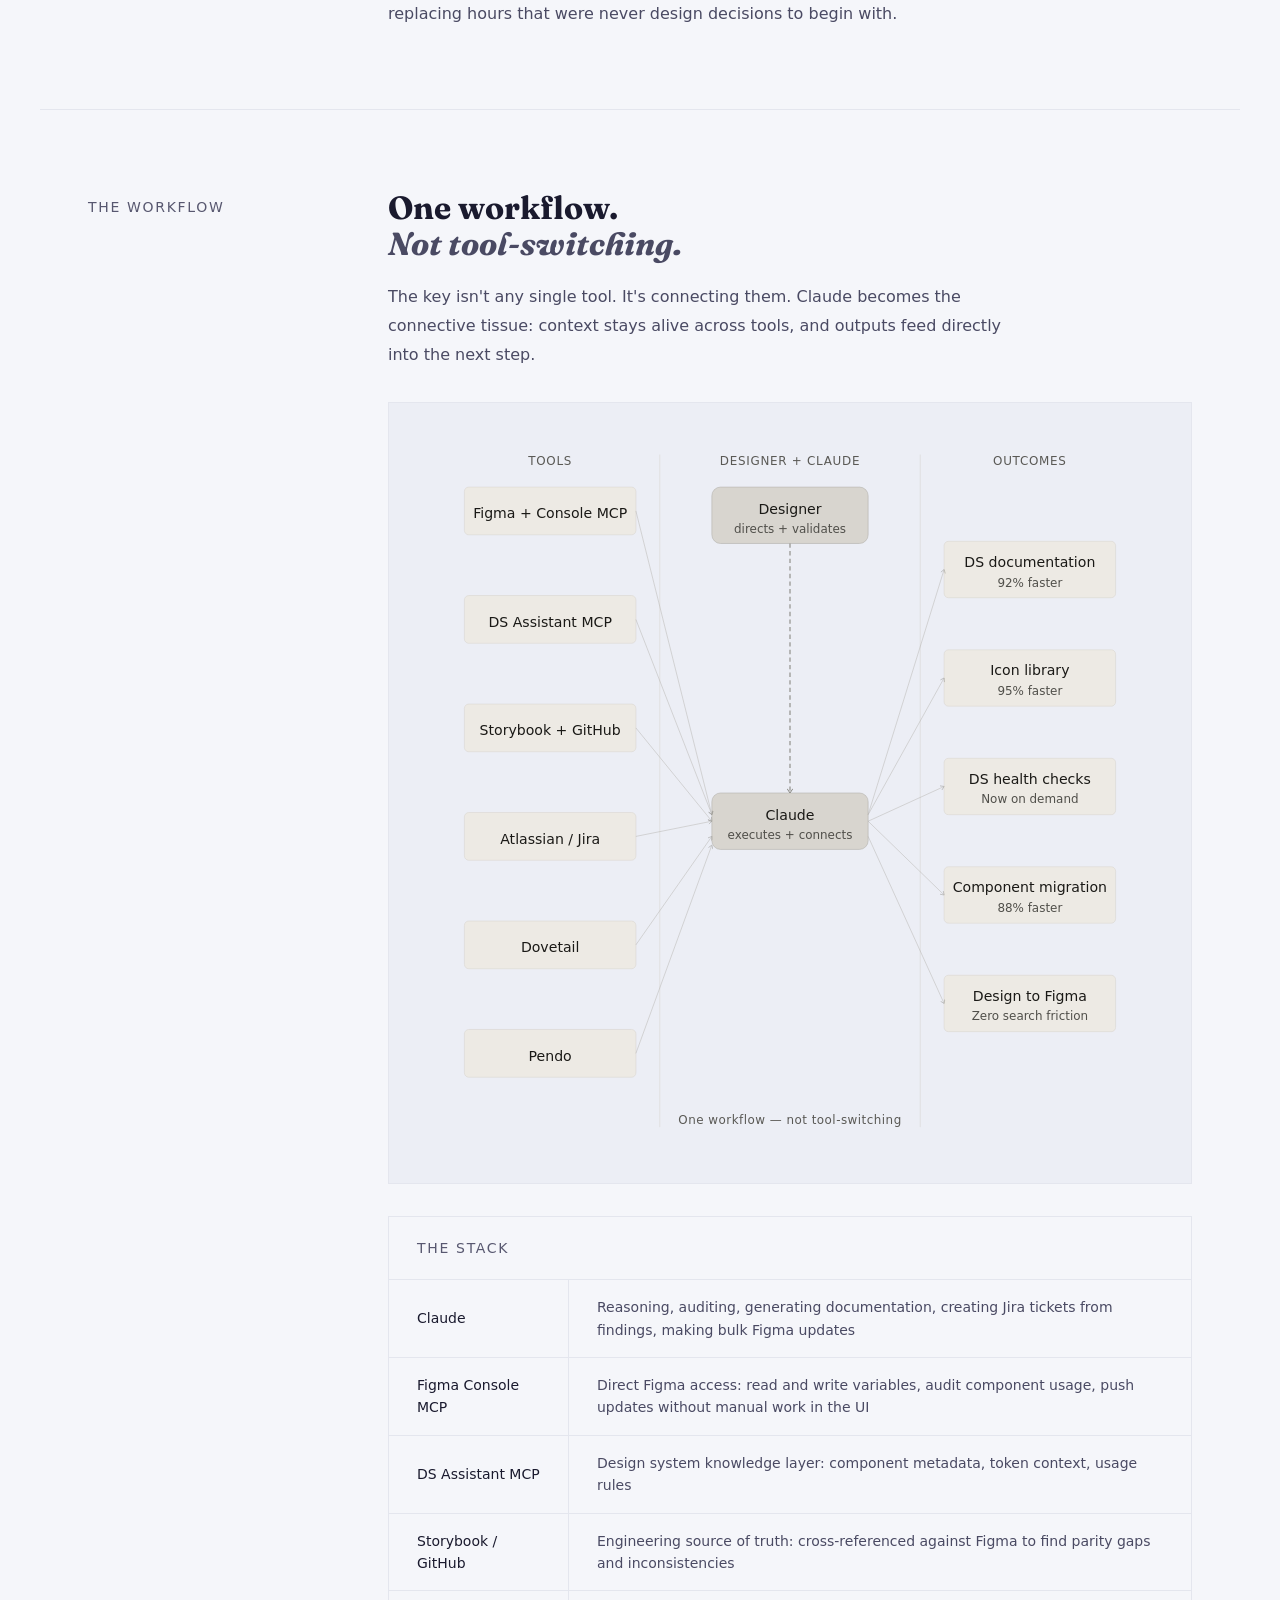
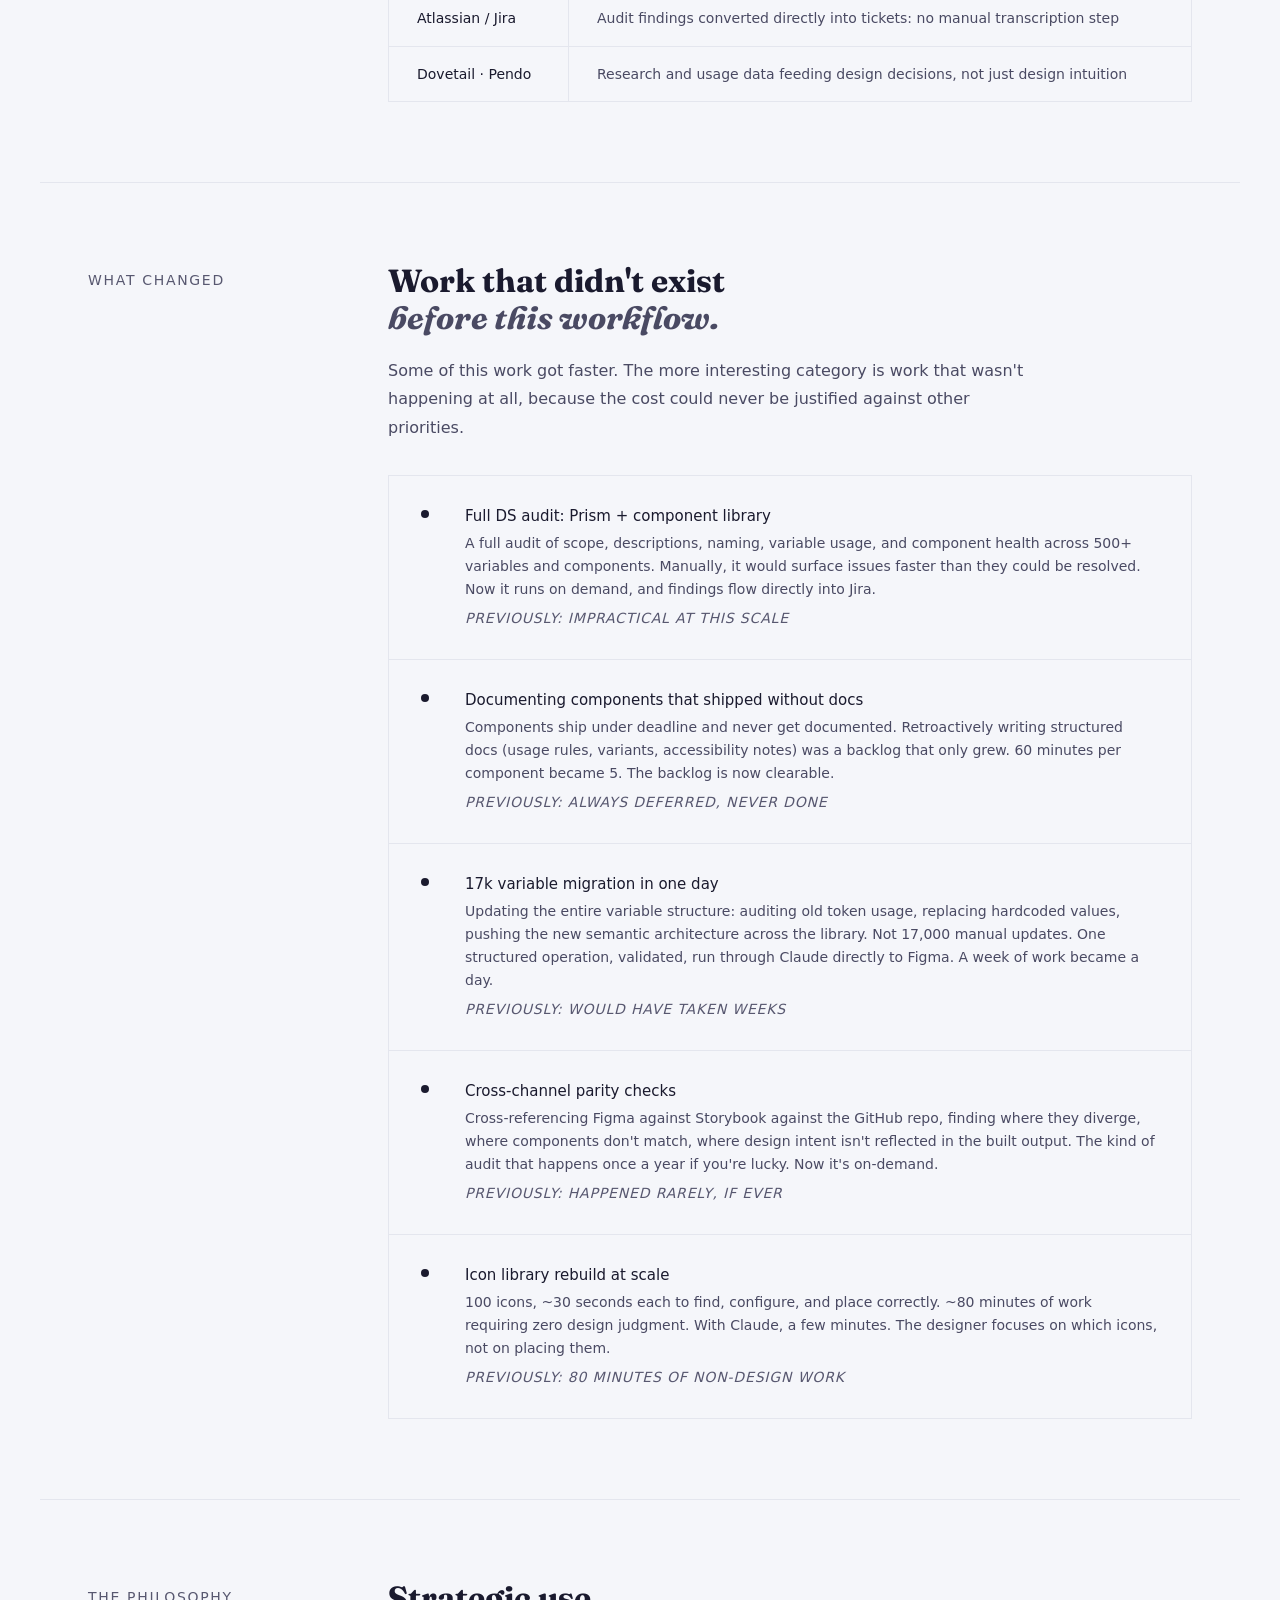
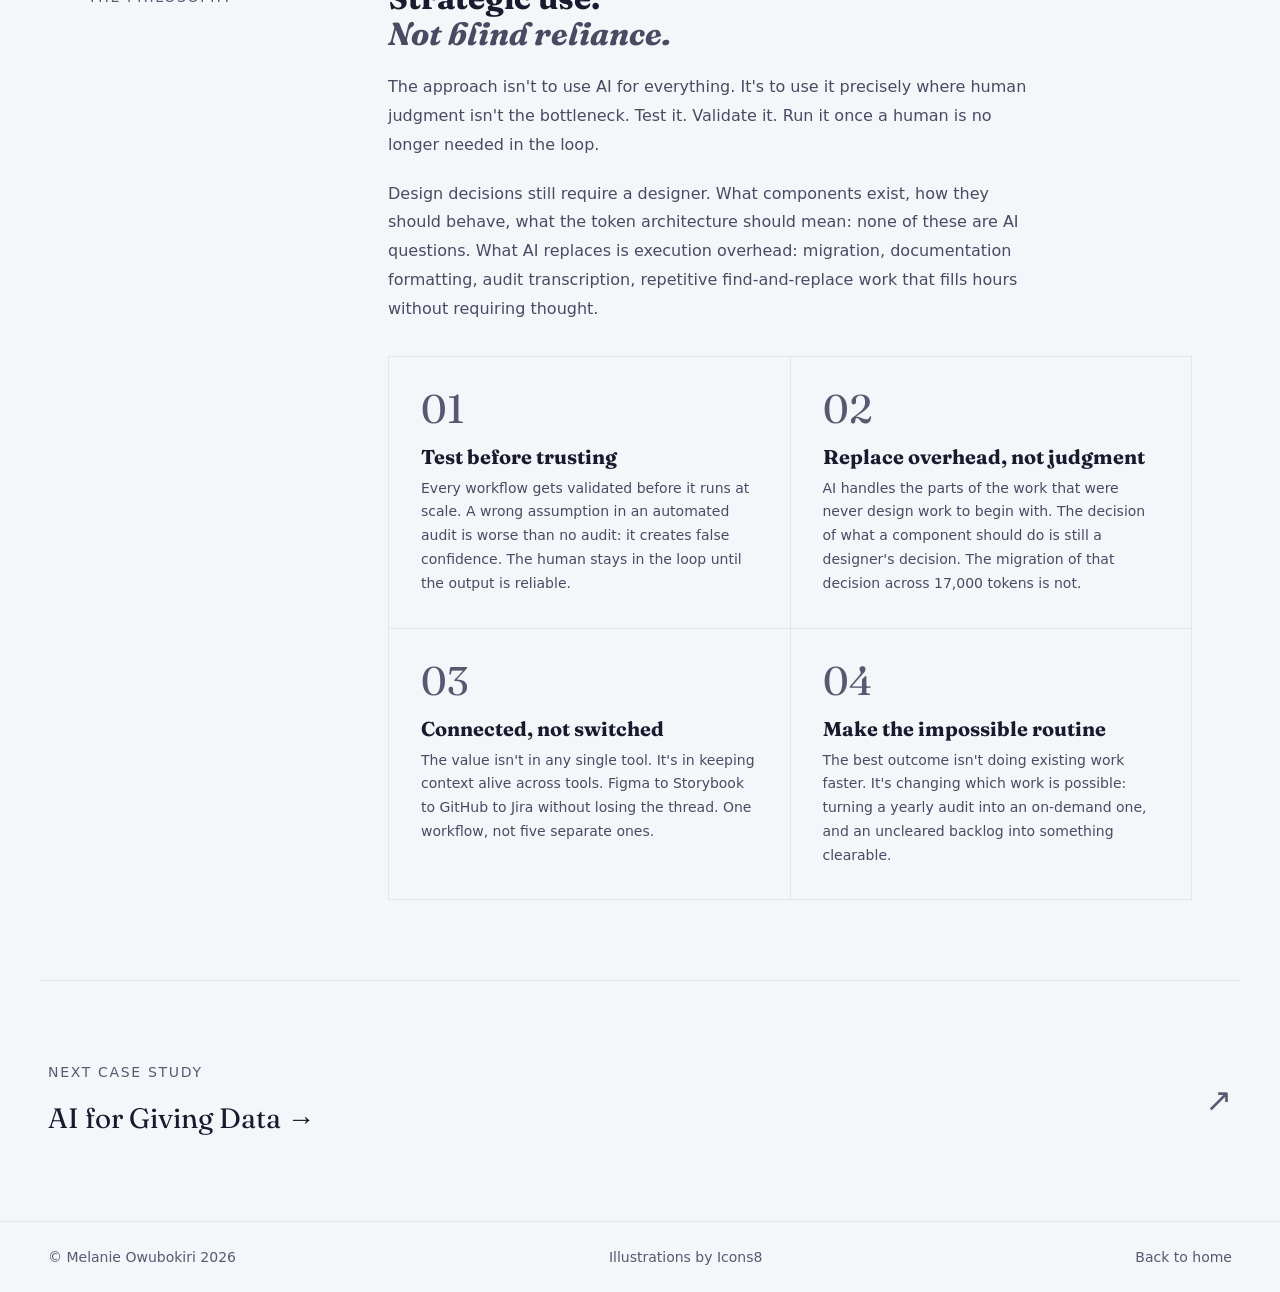
==== commit 50075a72: "WCAG AA pass + consistent card thumbnails - Enforce 14px minimum font size site-wide (bump all sub-1" ====
--- a/case-ai.html
+++ b/case-ai.html
@@ -58,7 +58,7 @@
     }
 
     .nav-back {
-      font-size: 13px;
+      font-size: 14px;
       font-weight: 400;
       letter-spacing: 0.06em;
       text-transform: uppercase;
@@ -79,7 +79,7 @@
     }
 
     .case-eyebrow {
-      font-size: 11px;
+      font-size: 14px;
       letter-spacing: 0.12em;
       text-transform: uppercase;
       color: var(--ink-faint);
@@ -110,7 +110,7 @@
     .case-meta { display: flex; flex-direction: column; gap: 28px; }
 
     .meta-label {
-      font-size: 10px;
+      font-size: 14px;
       letter-spacing: 0.12em;
       text-transform: uppercase;
       color: var(--ink-faint);
@@ -127,7 +127,7 @@
     .meta-tags { display: flex; flex-wrap: wrap; gap: 6px; margin-top: 4px; }
 
     .tag {
-      font-size: 10px;
+      font-size: 14px;
       letter-spacing: 0.08em;
       text-transform: uppercase;
       color: var(--ink-muted);
@@ -158,7 +158,7 @@
     }
 
     .stat-label {
-      font-size: 12px;
+      font-size: 14px;
       font-weight: 300;
       color: var(--ink-muted);
     }
@@ -175,7 +175,7 @@
     }
 
     .section-label {
-      font-size: 10px;
+      font-size: 14px;
       letter-spacing: 0.12em;
       text-transform: uppercase;
       color: var(--ink-faint);
@@ -229,7 +229,7 @@
     .toolkit-header {
       padding: 20px 28px;
       border-bottom: 1px solid var(--line);
-      font-size: 10px;
+      font-size: 14px;
       letter-spacing: 0.12em;
       text-transform: uppercase;
       color: var(--ink-faint);
@@ -245,7 +245,7 @@
 
     .toolkit-tool {
       padding: 16px 28px;
-      font-size: 13px;
+      font-size: 14px;
       font-weight: 500;
       color: var(--ink);
       border-right: 1px solid var(--line);
@@ -255,7 +255,7 @@
 
     .toolkit-role {
       padding: 16px 28px;
-      font-size: 13px;
+      font-size: 14px;
       font-weight: 300;
       color: var(--ink-muted);
       display: flex;
@@ -284,7 +284,7 @@
     .work-category-content {}
 
     .work-category-tag {
-      font-size: 10px;
+      font-size: 14px;
       letter-spacing: 0.1em;
       text-transform: uppercase;
       color: var(--ink-faint);
@@ -319,7 +319,7 @@
     }
 
     .metric-label {
-      font-size: 11px;
+      font-size: 14px;
       font-weight: 300;
       color: var(--ink-faint);
       line-height: 1.4;
@@ -410,7 +410,7 @@
     .impossible-reason {
       display: inline-block;
       margin-top: 6px;
-      font-size: 11px;
+      font-size: 14px;
       letter-spacing: 0.06em;
       text-transform: uppercase;
       color: var(--ink-faint);
@@ -427,7 +427,7 @@
     }
 
     .next-label {
-      font-size: 11px;
+      font-size: 14px;
       letter-spacing: 0.12em;
       text-transform: uppercase;
       color: var(--ink-faint);
@@ -732,9 +732,9 @@
   </div>
 
   <footer style="padding: 24px max(48px, calc((100% - 1440px) / 2 + 48px)); border-top: 1px solid var(--line); display: flex; justify-content: space-between;">
-    <span style="font-size: 12px; font-weight: 300; color: var(--ink-faint);">© Melanie Owubokiri 2026</span>
-    <a href="https://icons8.com" target="_blank" rel="noopener" style="font-size:12px;font-weight:300;color:var(--ink-faint);text-decoration:none;">Illustrations by Icons8</a>
-    <a href="index.html" style="font-size: 12px; font-weight: 300; color: var(--ink-faint); text-decoration: none;">Back to home</a>
+    <span style="font-size: 14px; font-weight: 300; color: var(--ink-faint);">© Melanie Owubokiri 2026</span>
+    <a href="https://icons8.com" target="_blank" rel="noopener" style="font-size:14px;font-weight:300;color:var(--ink-faint);text-decoration:none;">Illustrations by Icons8</a>
+    <a href="index.html" style="font-size: 14px; font-weight: 300; color: var(--ink-faint); text-decoration: none;">Back to home</a>
   </footer>
 
   <script>
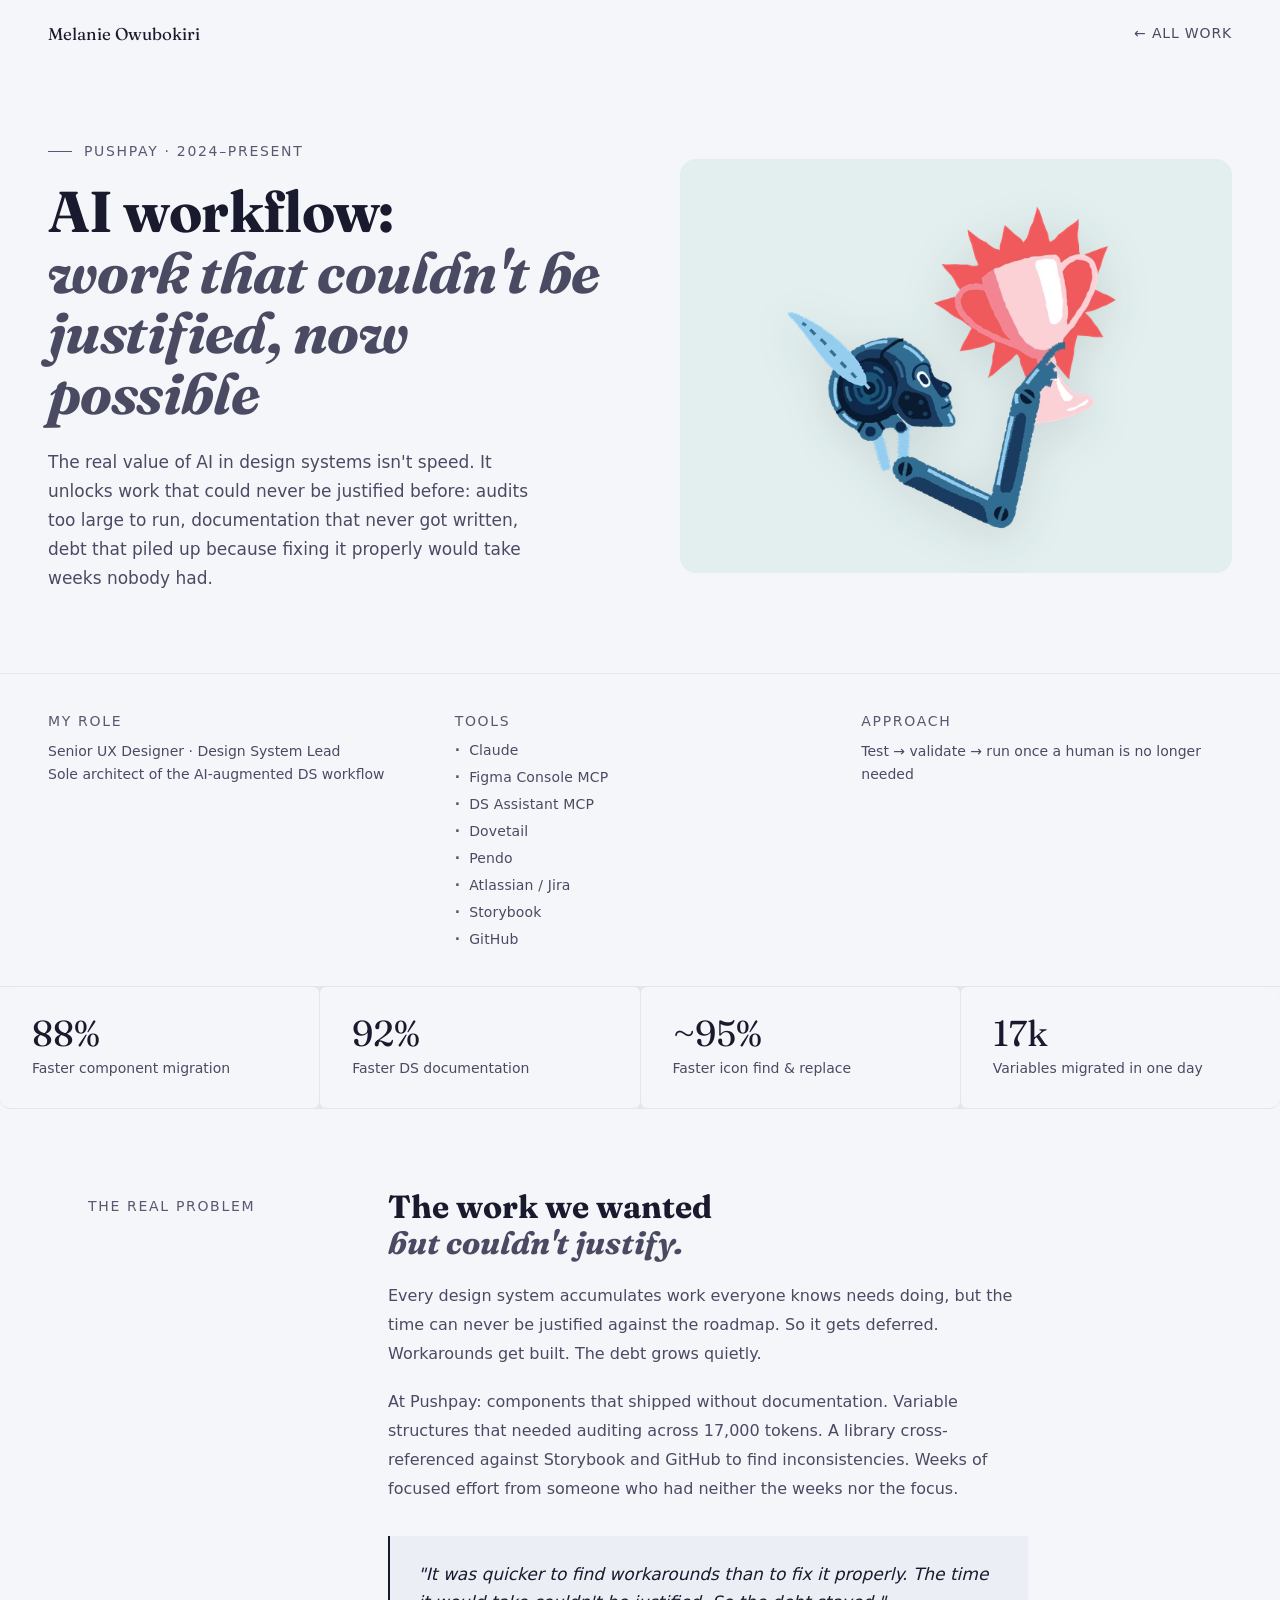
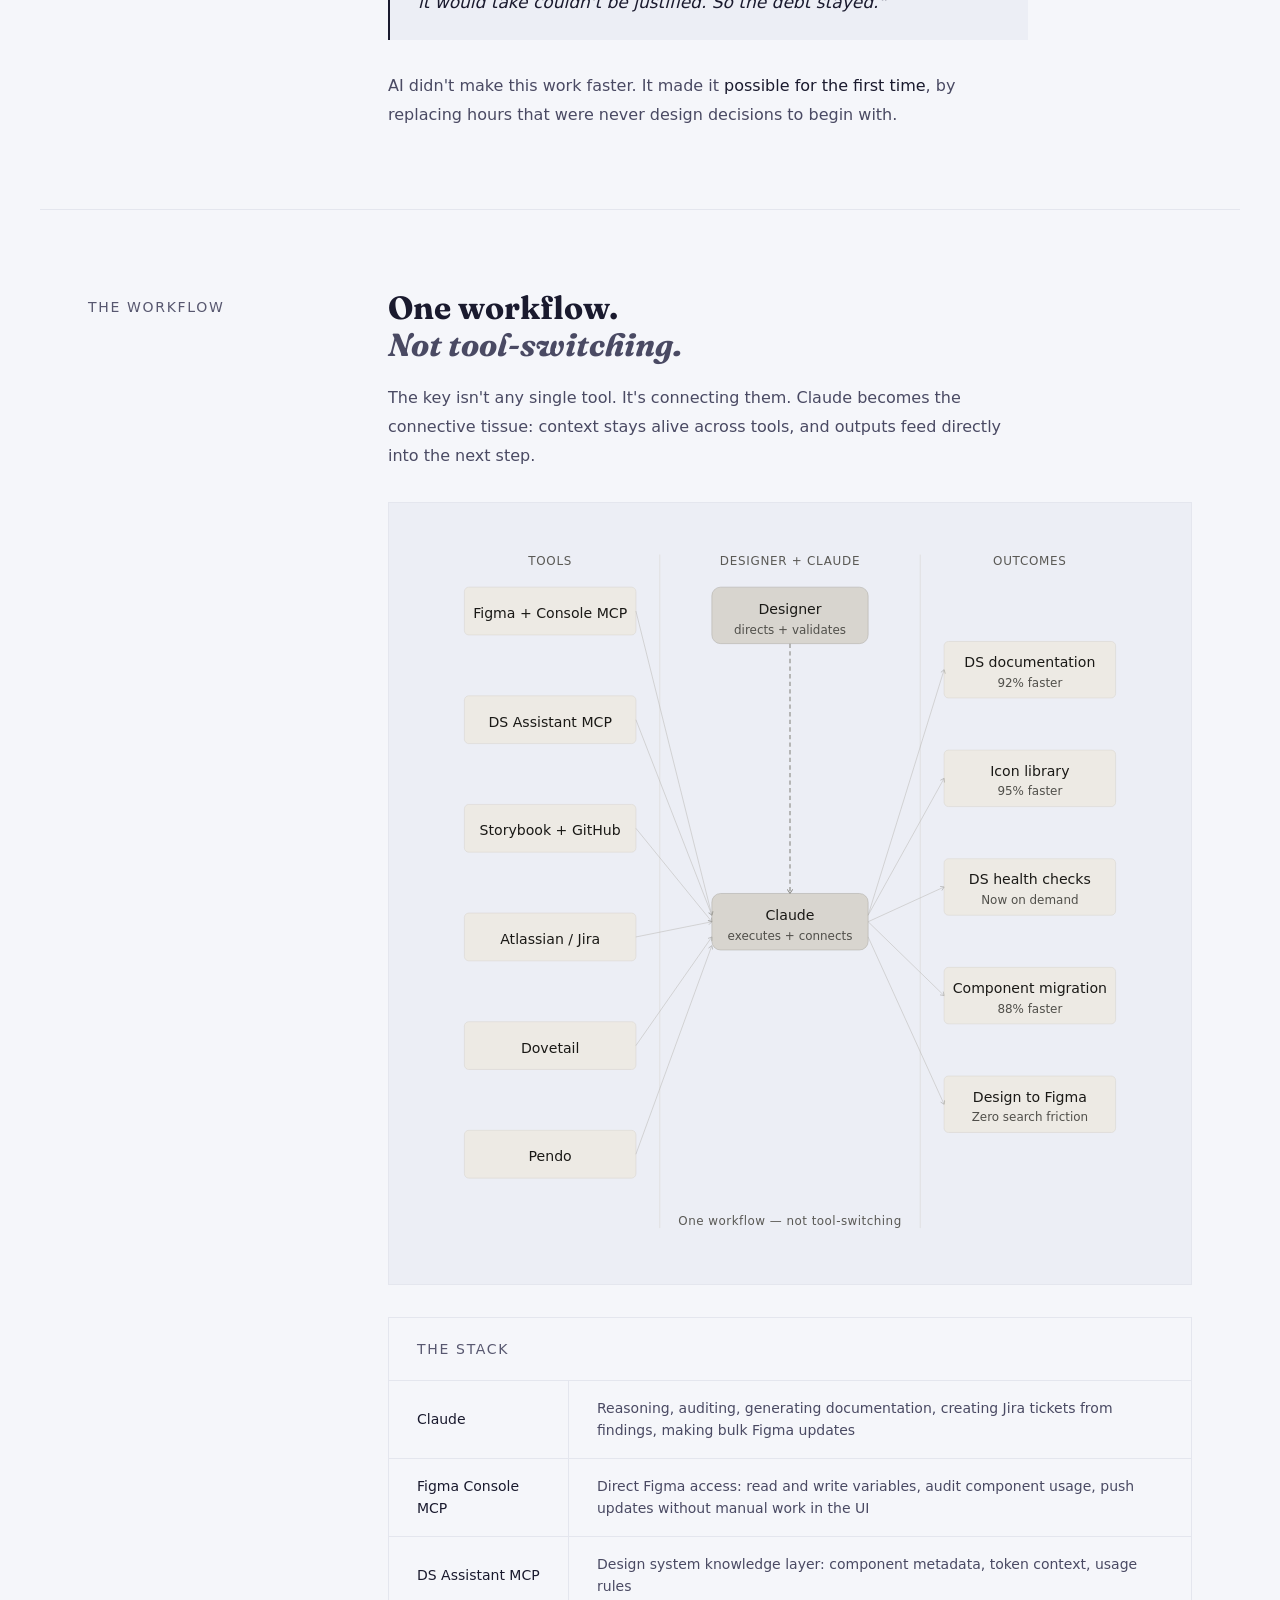
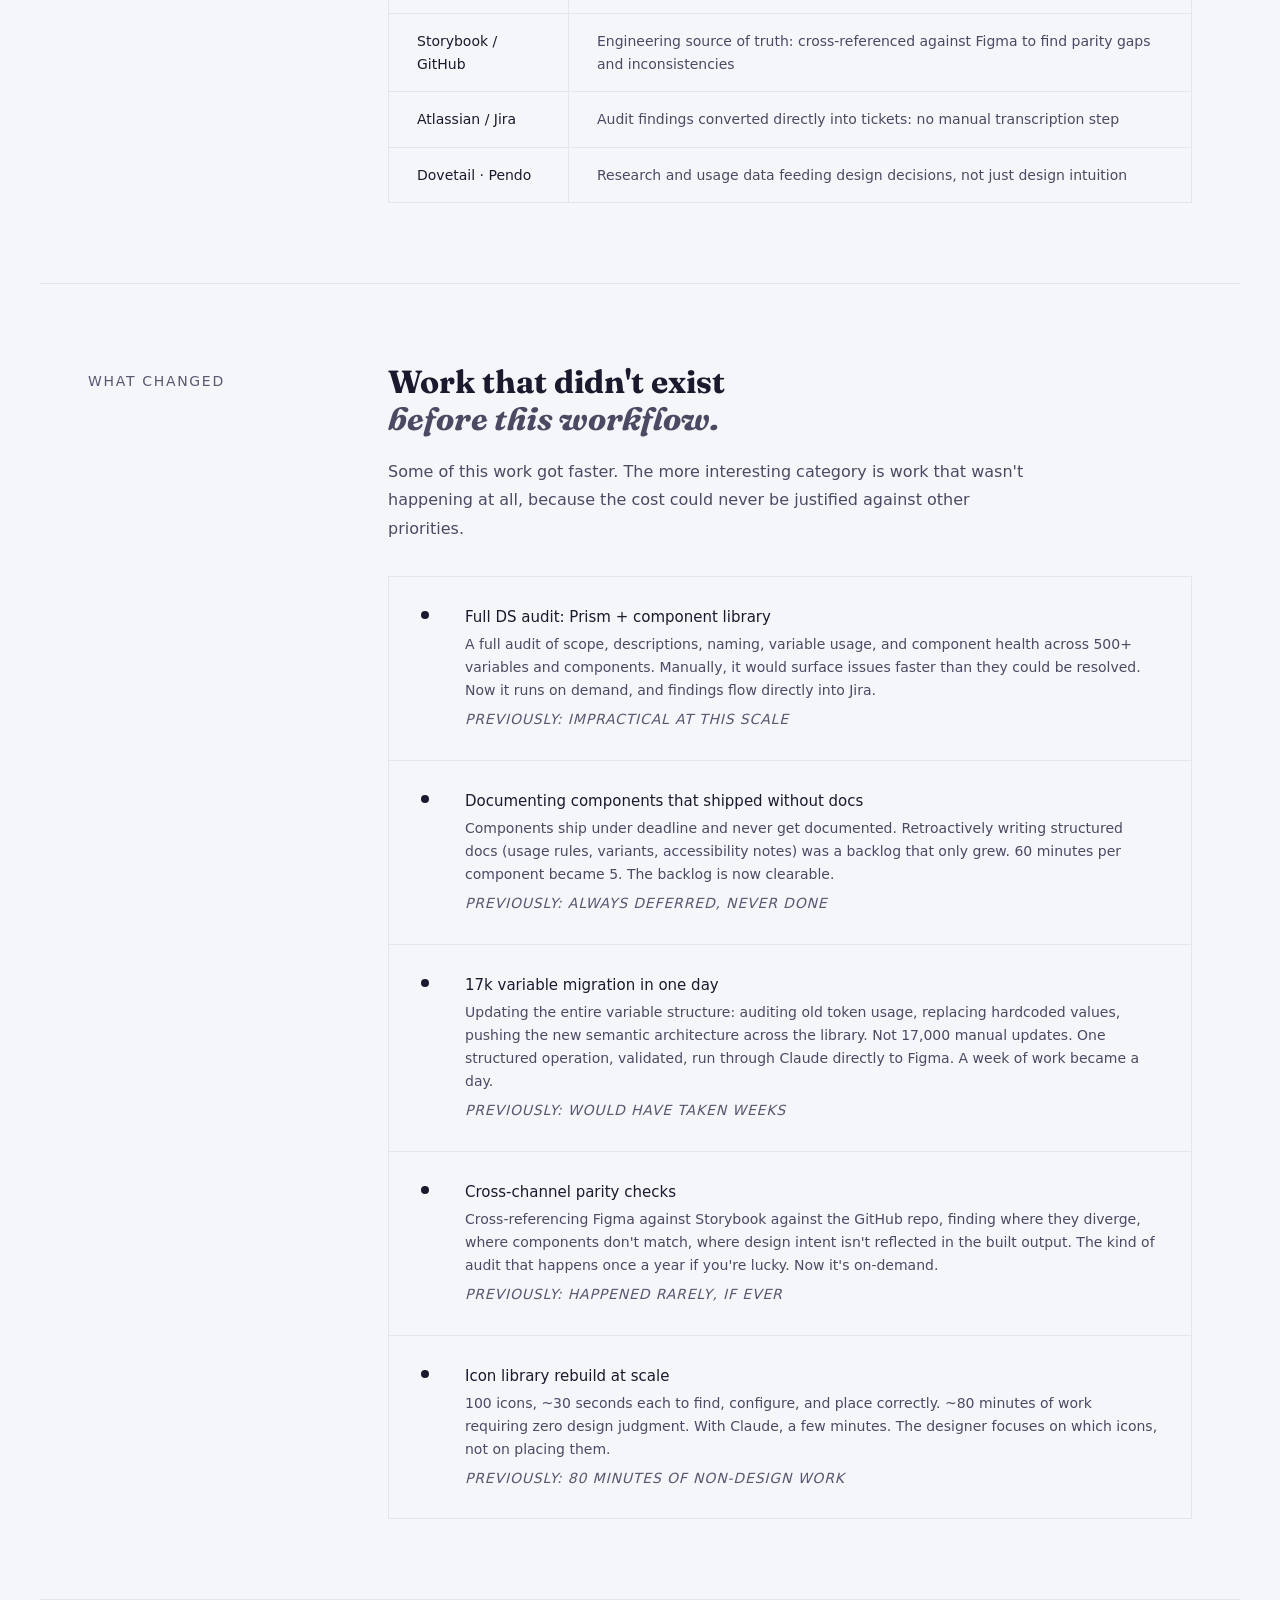
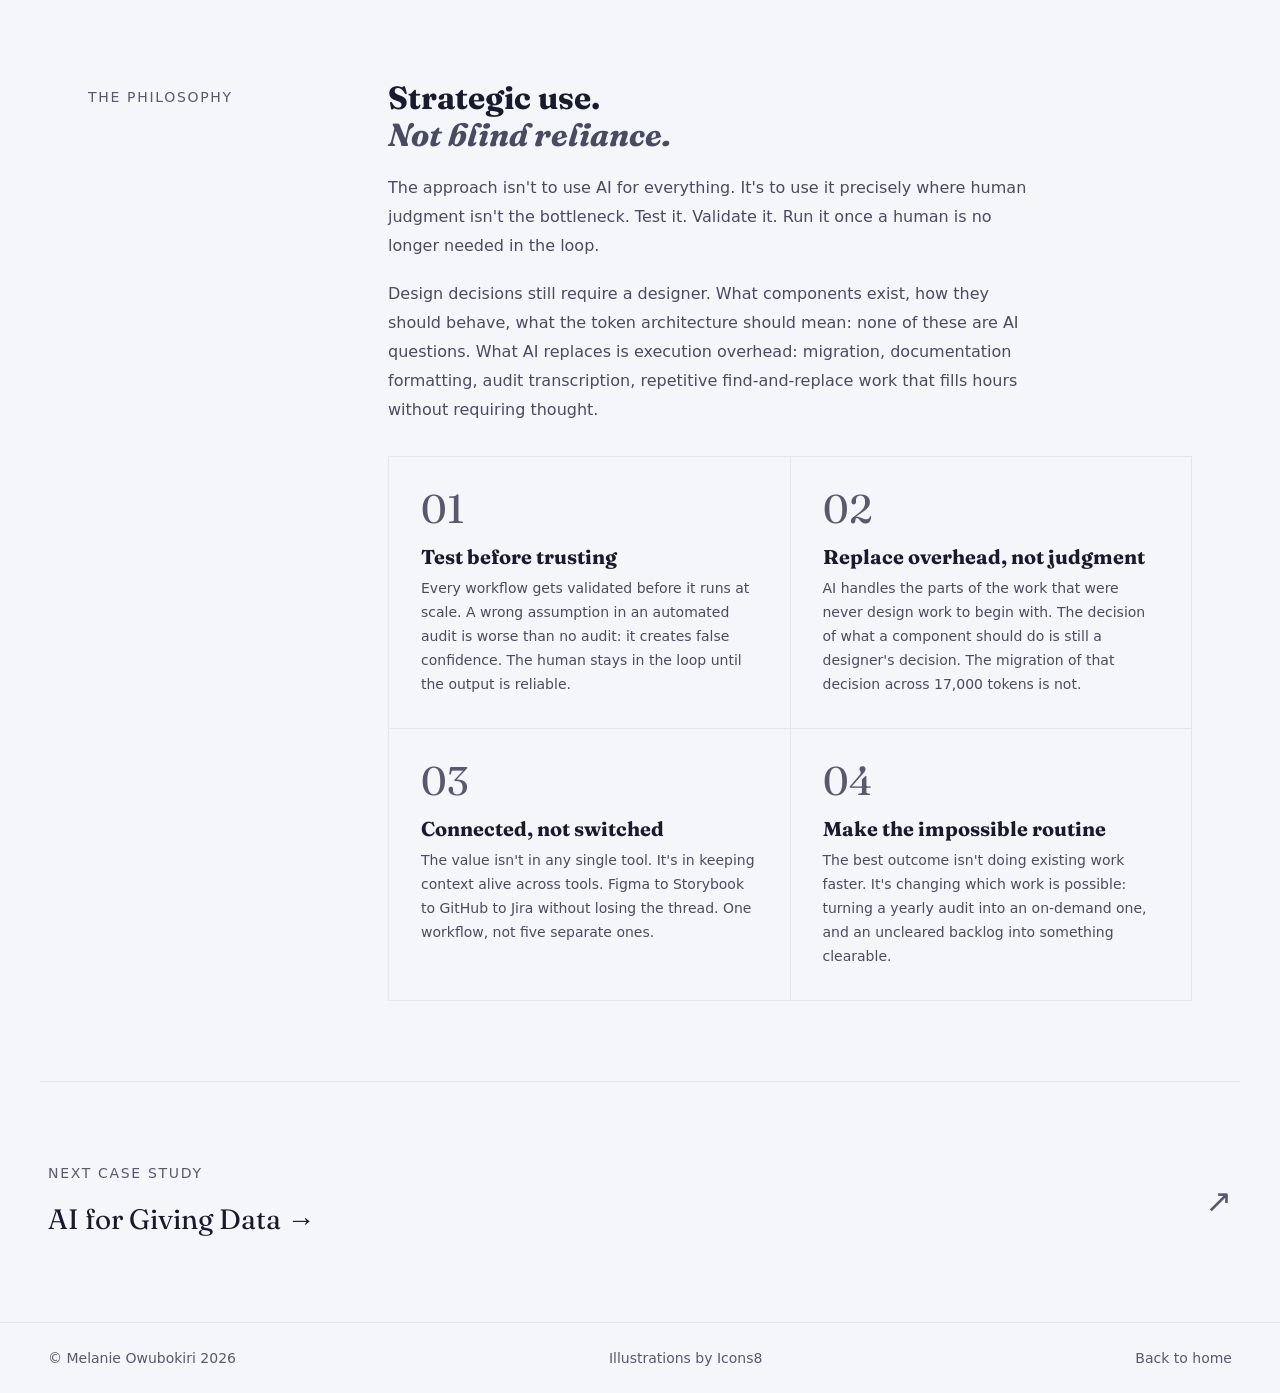
==== commit 13e89a3e: "Meta lists as bulleted text; stacked expandable breakdown on Resi - Convert meta chip groups (tools," ====
--- a/case-ai.html
+++ b/case-ai.html
@@ -484,6 +484,9 @@
     .case-hero-art .hero-ill { width: 82%; height: 82%; object-fit: contain; filter: drop-shadow(0 10px 24px rgba(21,34,41,0.12)); }
     .case-meta { display: grid; grid-template-columns: repeat(auto-fit, minmax(190px, 1fr)); gap: 36px; align-items: start; padding: 36px max(48px, calc((100% - 1440px) / 2 + 48px)); border-bottom: 1px solid var(--line); }
     @media (max-width: 768px) { .case-hero-art { aspect-ratio: 16 / 10; } .case-meta { grid-template-columns: 1fr; gap: 26px; padding: 28px 24px; } }
+      .meta-tags { flex-direction: column; gap: 6px; margin-top: 8px; }
+    .meta-tags .tag { border: none; padding: 0; text-transform: none; letter-spacing: 0.01em; font-weight: 300; color: var(--ink-muted); display: flex; align-items: baseline; gap: 9px; line-height: 1.5; }
+    .meta-tags .tag::before { content: "\00B7"; color: var(--ink-faint); font-weight: 600; }
   </style>
 </head>
 <body>
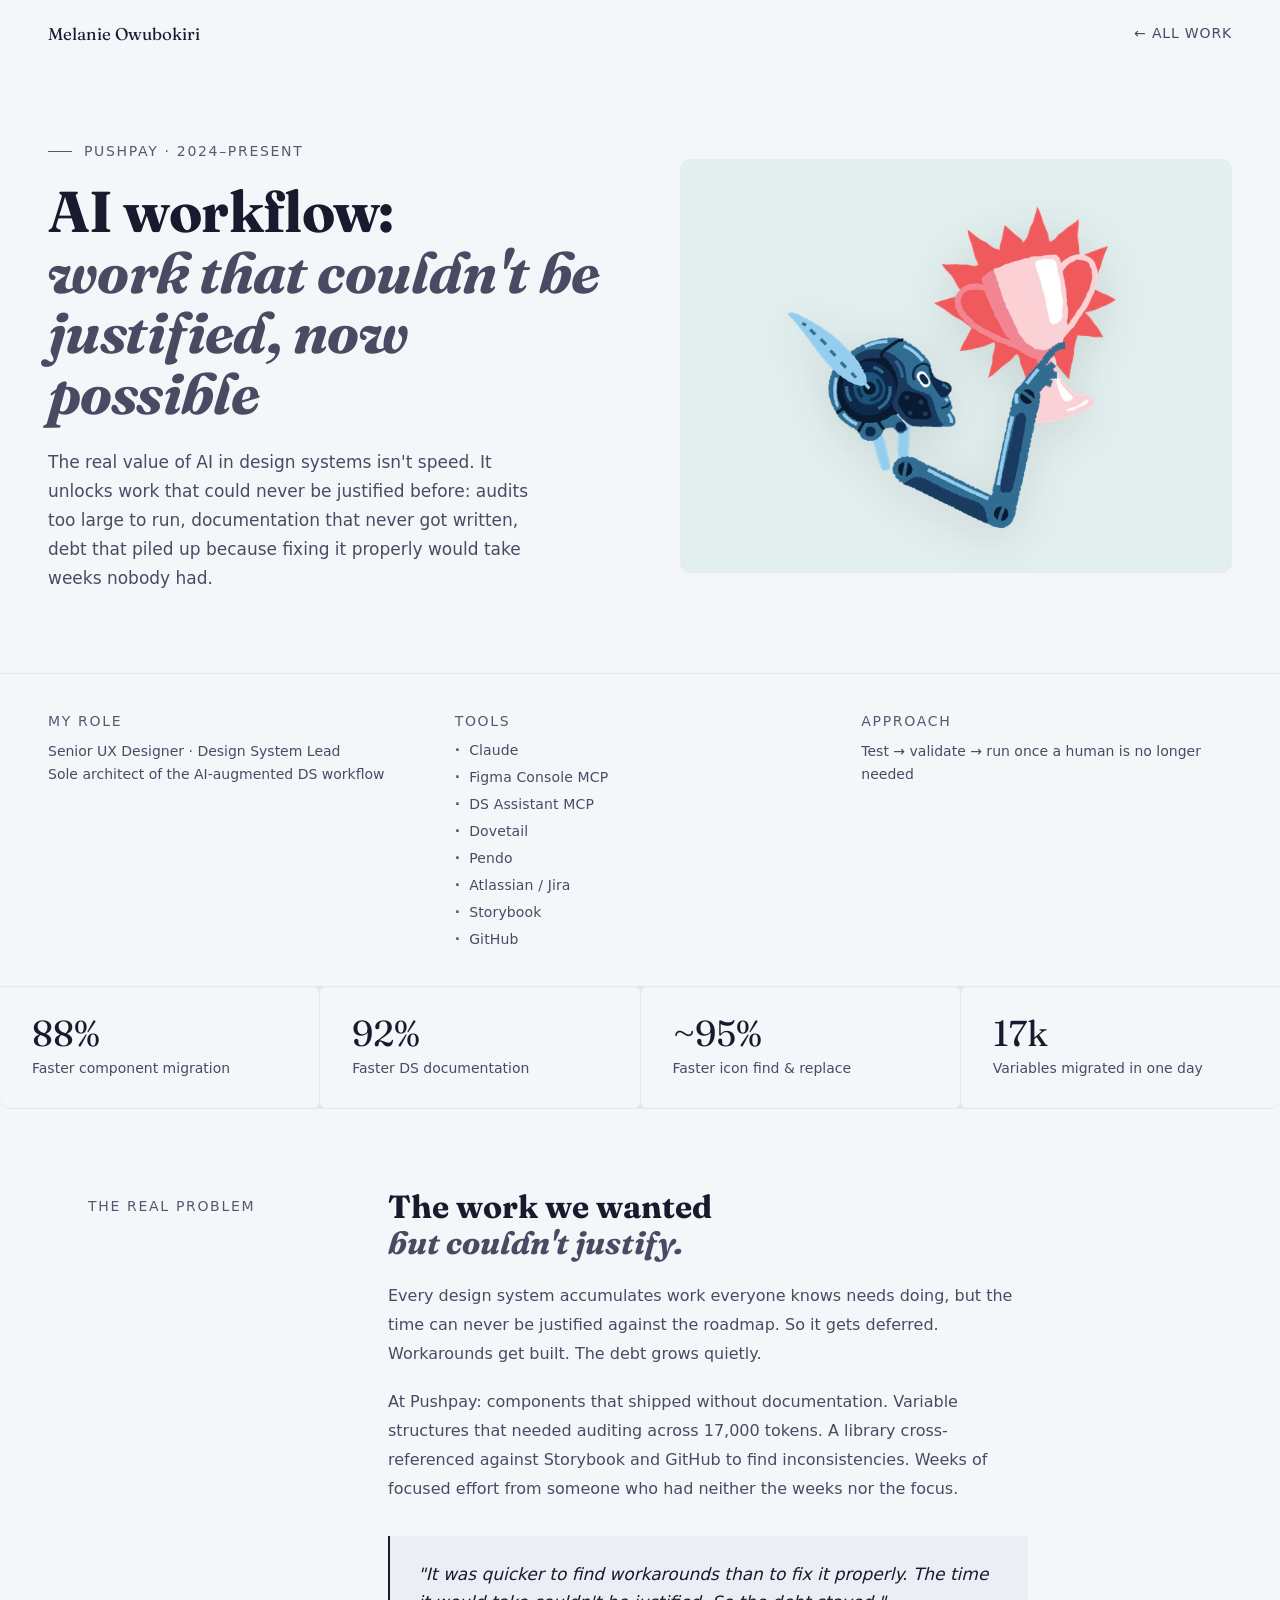
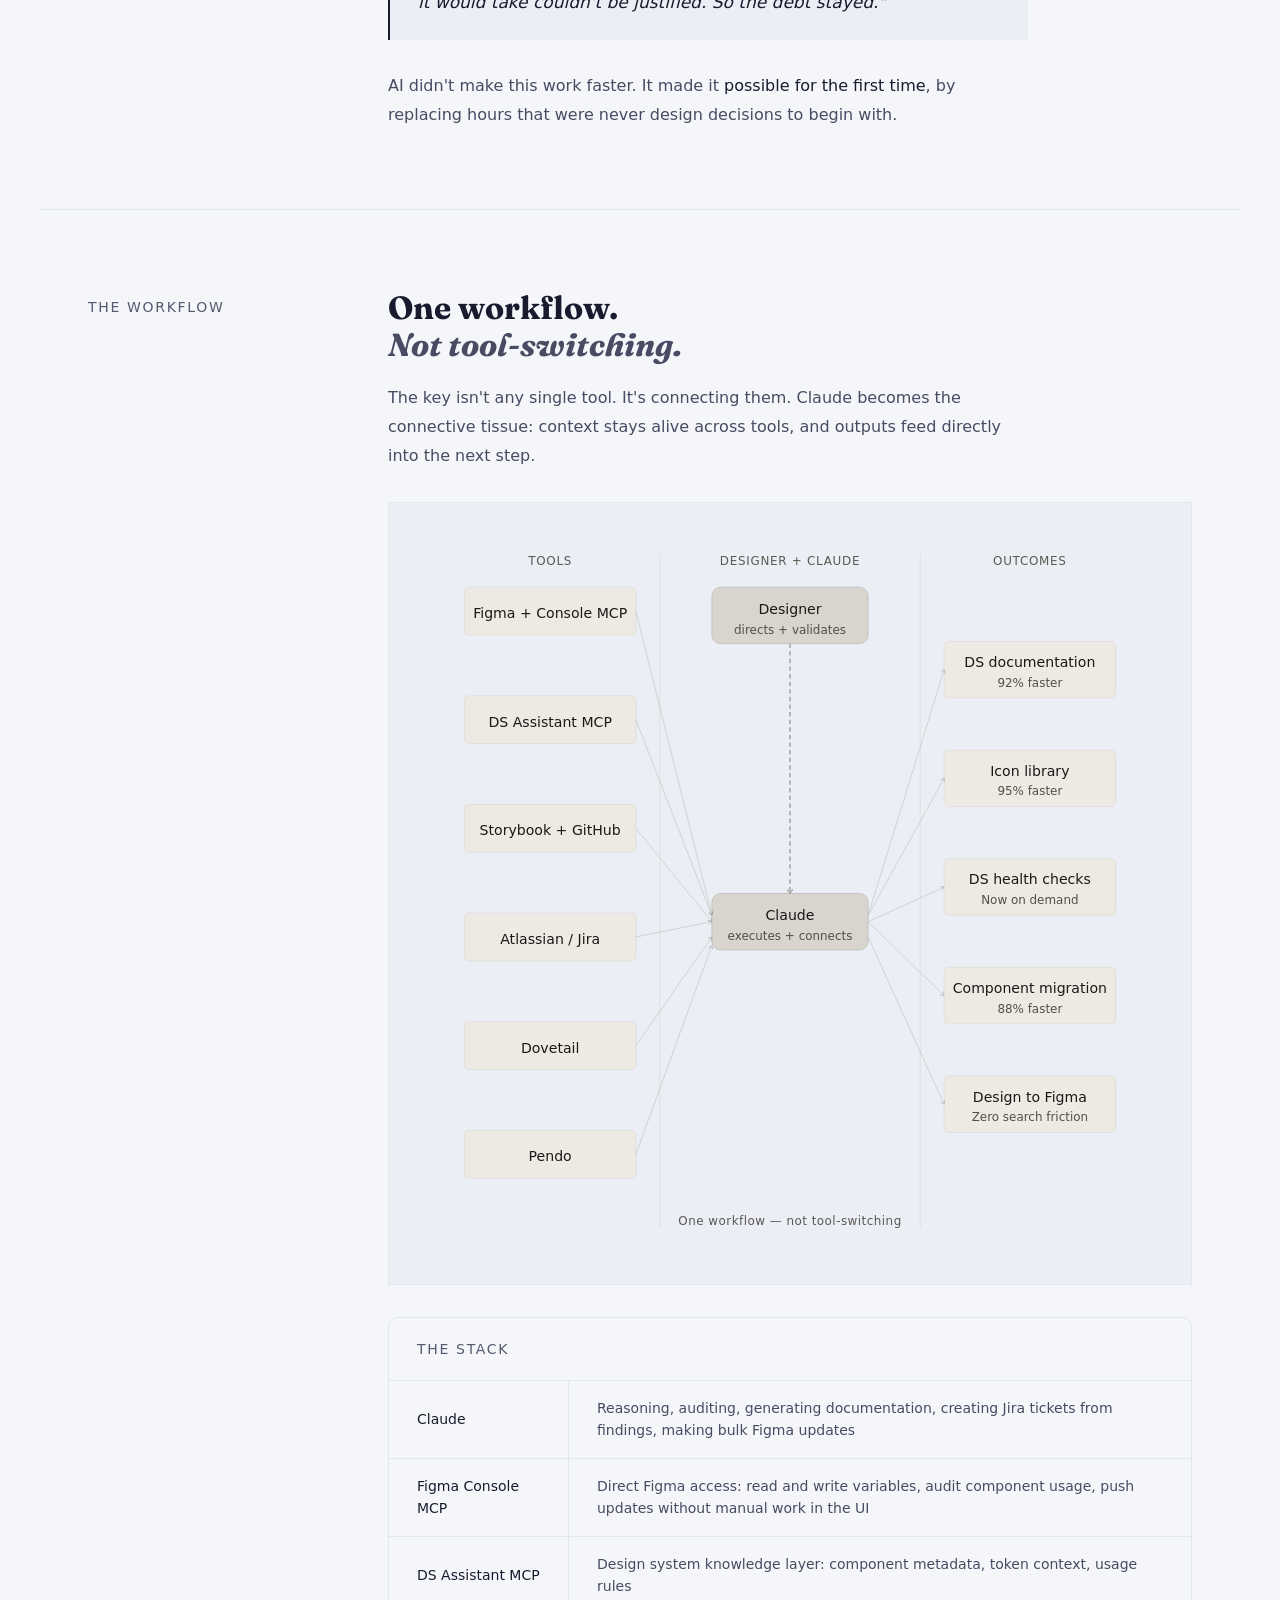
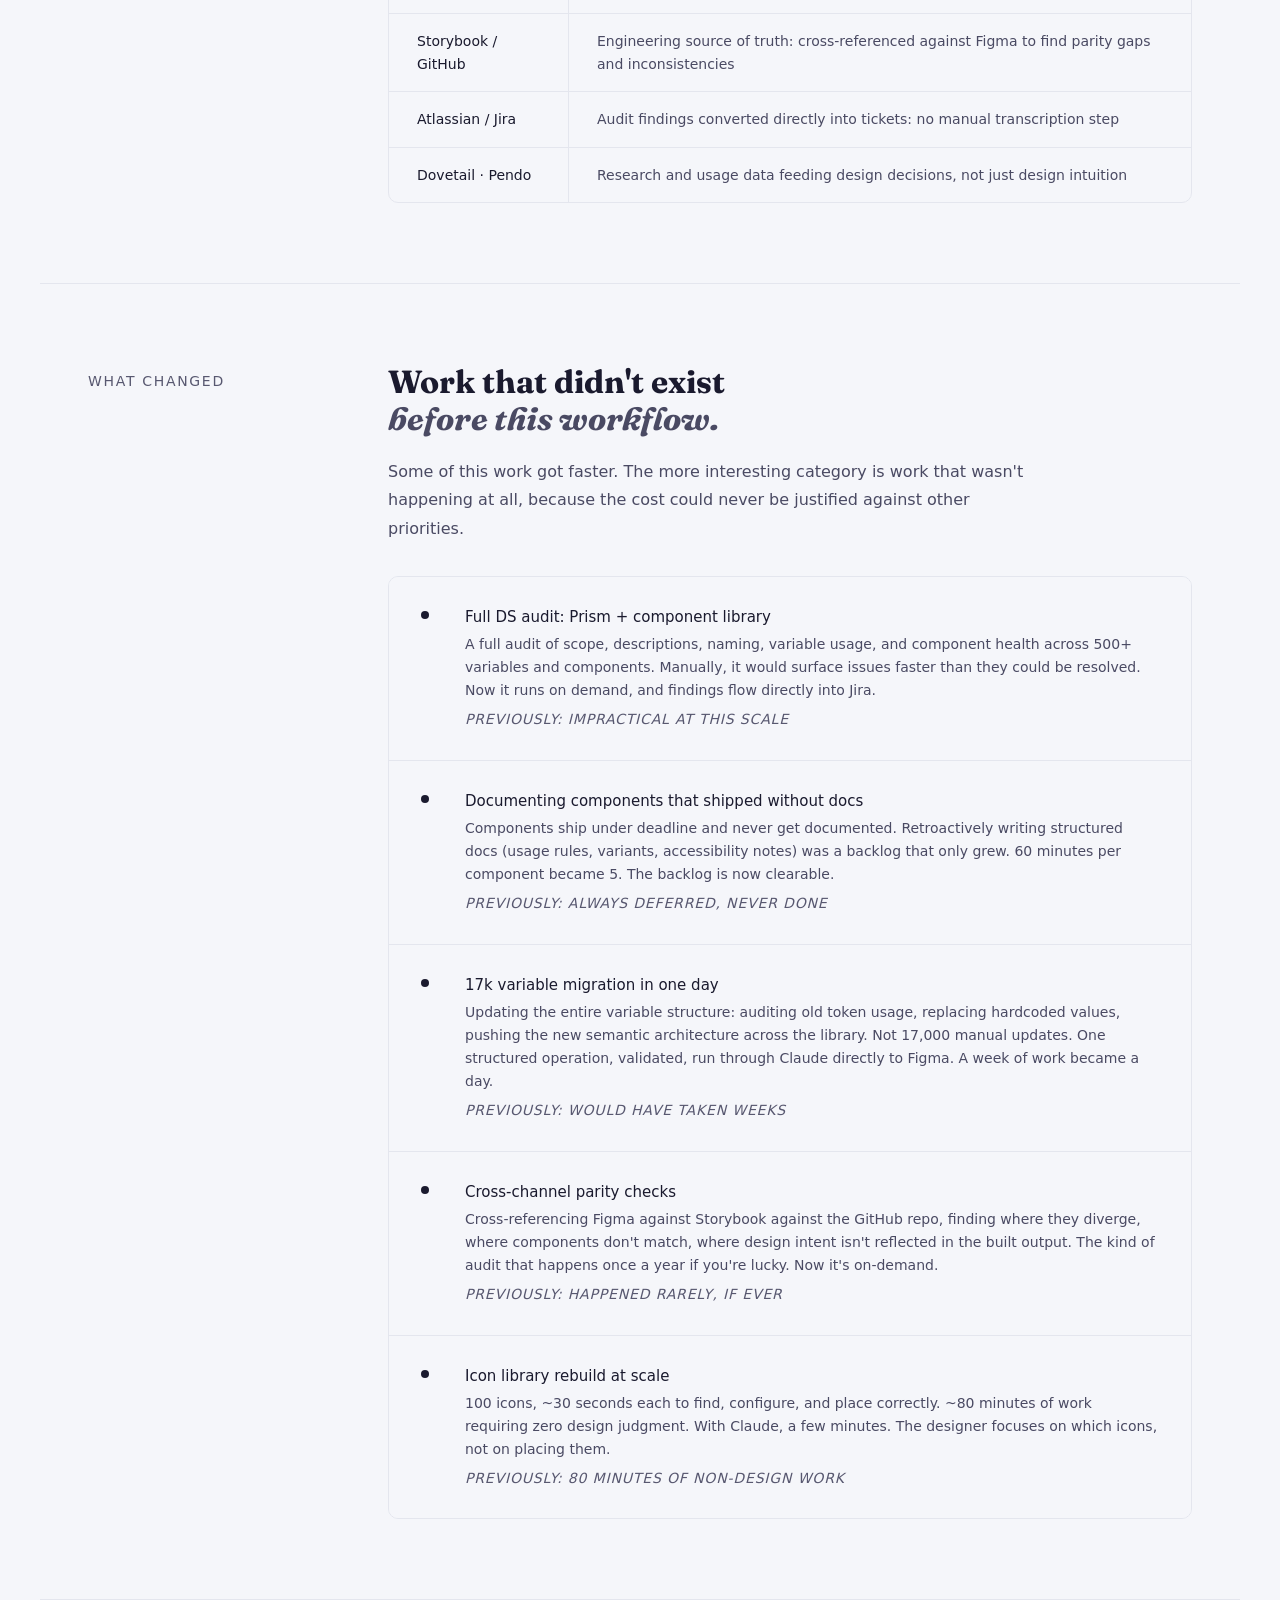
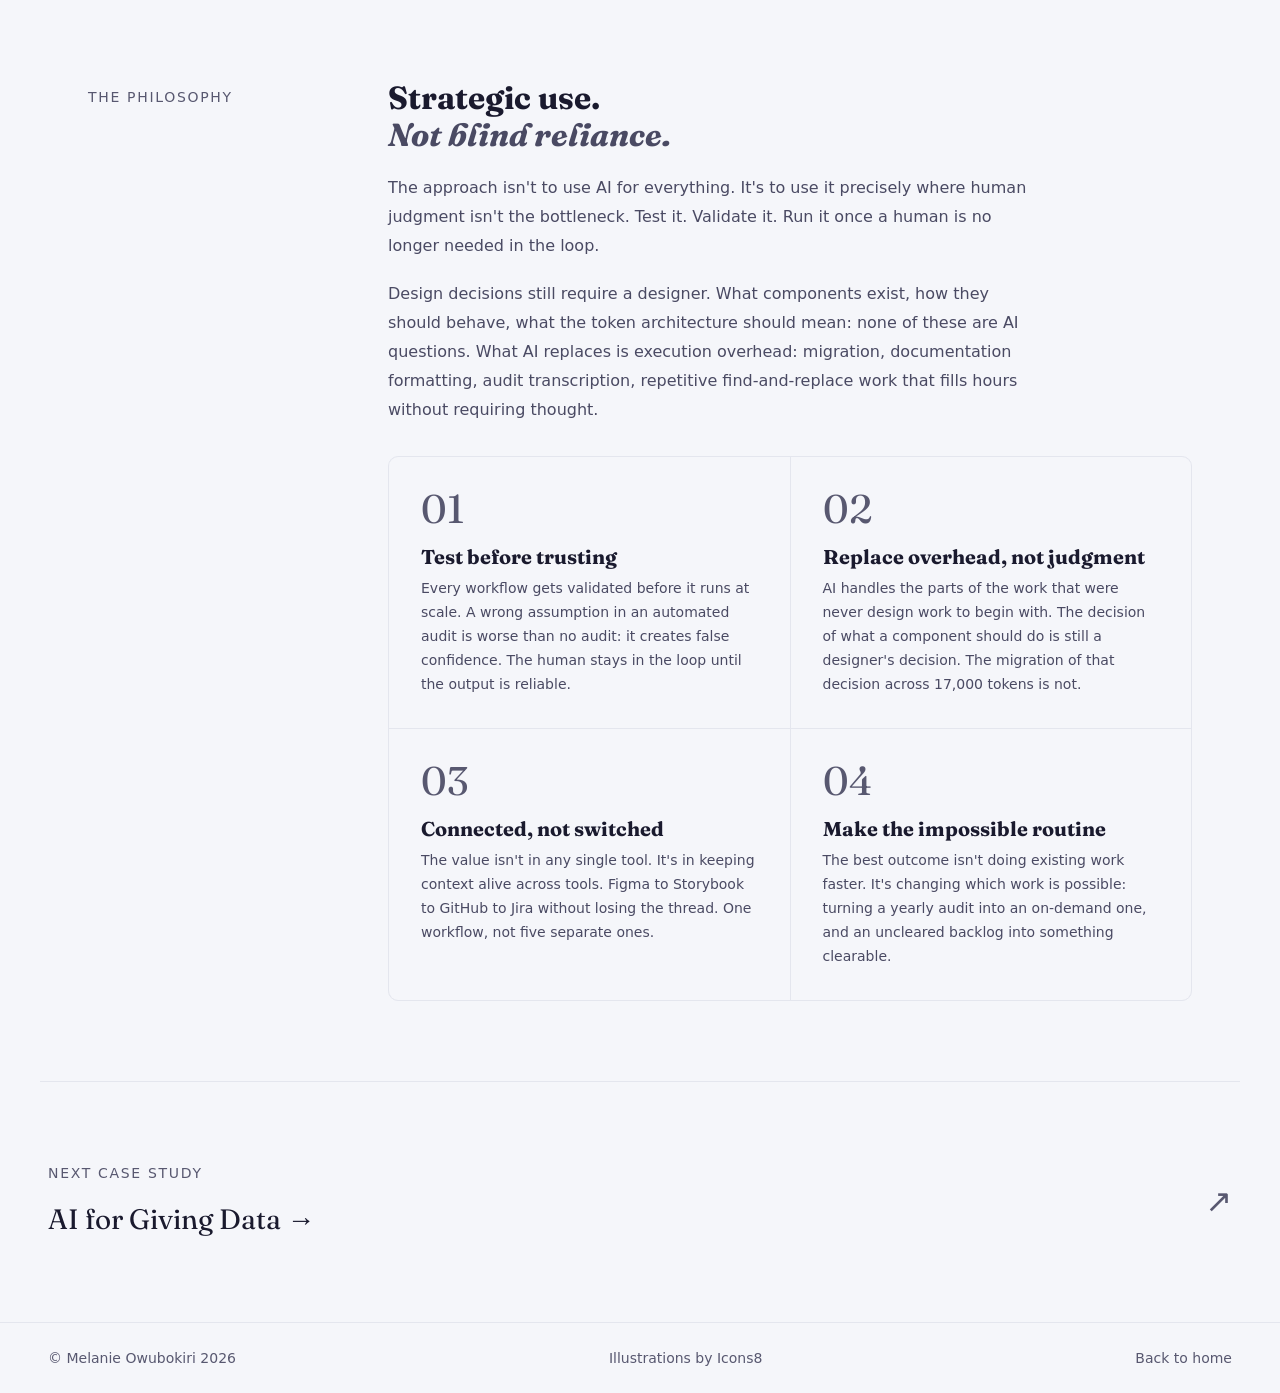
==== commit ed95a34b: "Design system phase 1: shared token stylesheet + unified radius - Add assets/design-system.css as th" ====
--- a/case-ai.html
+++ b/case-ai.html
@@ -9,22 +9,10 @@
   <link href="https://fonts.googleapis.com/css2?family=Fraunces:ital,wght@0,400;0,500;0,600;1,400;1,500&display=swap" rel="stylesheet">
   <link rel="preconnect" href="https://api.fontshare.com" crossorigin>
   <link href="https://api.fontshare.com/v2/css?f[]=general-sans@300,400,500,600&display=swap" rel="stylesheet">
+  <link rel="stylesheet" href="assets/design-system.css">
   <style>
     *, *::before, *::after { box-sizing: border-box; margin: 0; padding: 0; }
 
-    :root {
-      --ink: #1a1a2e;
-      --ink-muted: #4a4a63;
-      --ink-faint: #585870;
-      --surface: #f5f6fa;
-      --surface-alt: #eceef5;
-      --card: #ffffff;
-      --accent: #0f7078;
-      --accent-soft: #e2efee;
-      --line: #e4e6ee;
-      --serif: 'Fraunces', Georgia, serif;
-      --sans: 'General Sans', system-ui, sans-serif;
-    }
 
     html { font-size: 16px; }
 
@@ -480,7 +468,7 @@
     a:focus-visible, button:focus-visible { outline: 2px solid var(--accent); outline-offset: 3px; }
     @media (max-width: 768px) { .case-section { grid-template-columns: 1fr; gap: 32px; } }
       .case-hero { align-items: center; }
-    .case-hero-art { background: var(--accent-soft); border-radius: 16px; aspect-ratio: 4 / 3; display: flex; align-items: center; justify-content: center; overflow: hidden; }
+    .case-hero-art { background: var(--accent-soft); border-radius: var(--radius); aspect-ratio: 4 / 3; display: flex; align-items: center; justify-content: center; overflow: hidden; }
     .case-hero-art .hero-ill { width: 82%; height: 82%; object-fit: contain; filter: drop-shadow(0 10px 24px rgba(21,34,41,0.12)); }
     .case-meta { display: grid; grid-template-columns: repeat(auto-fit, minmax(190px, 1fr)); gap: 36px; align-items: start; padding: 36px max(48px, calc((100% - 1440px) / 2 + 48px)); border-bottom: 1px solid var(--line); }
     @media (max-width: 768px) { .case-hero-art { aspect-ratio: 16 / 10; } .case-meta { grid-template-columns: 1fr; gap: 26px; padding: 28px 24px; } }
--- a/assets/design-system.css
+++ b/assets/design-system.css
@@ -0,0 +1,71 @@
+/* ============================================================
+   Melanie Owubokiri — Portfolio Design System
+   ------------------------------------------------------------
+   Single source of truth. Linked by every page BEFORE its own
+   inline <style>, so tokens defined here cascade everywhere and
+   page-specific styles can still override when needed.
+
+   Phase 1: foundation + tokens.
+   (Shared components move here next — see DESIGN-SYSTEM.md.)
+   ============================================================ */
+
+/* --- Reset --- */
+*, *::before, *::after { box-sizing: border-box; margin: 0; padding: 0; }
+
+/* --- Design tokens ---
+   Change a value here and it updates across the whole site.
+   Named to echo Figma variable conventions (semantic, not raw). */
+:root {
+  /* Ink (text) */
+  --ink: #1a1a2e;
+  --ink-muted: #4a4a63;
+  --ink-faint: #585870;
+
+  /* Surfaces */
+  --surface: #f5f6fa;
+  --surface-alt: #eceef5;
+  --card: #ffffff;
+
+  /* Accent (reserve for CTAs, links, focus) */
+  --accent: #0f7078;
+  --accent-soft: #e2efee;
+
+  /* Lines */
+  --line: #e4e6ee;
+
+  /* Radius — every bordered container uses this (matches the hero) */
+  --radius: 10px;
+
+  /* Type families */
+  --serif: 'Fraunces', Georgia, serif;
+  --sans: 'General Sans', system-ui, sans-serif;
+}
+
+/* --- Bordered containers: one shared corner radius ---
+   Any bordered table/grid/card/frame rounds to --radius and clips its
+   inner hairline cells, so the whole site matches the hero. */
+.hero-stats, .stats-bar, .surfaces-bar, .work-grid, .work-card, .work-categories,
+.timeline, .compare-grid, .features-grid, .breakdown-grid, .toolkit, .data-table,
+.impossible-grid, .outcome-grid, .phase-status, .principles, .detail-item,
+.studioc-metric-grid, .studioc-screen-frame, .deepdive-screen-frame, .case-hero-art {
+  border-radius: var(--radius);
+  overflow: hidden;
+}
+
+/* --- Base --- */
+html { font-size: 16px; }
+body {
+  font-family: var(--sans);
+  background: var(--surface);
+  color: var(--ink);
+  line-height: 1.6;
+  -webkit-font-smoothing: antialiased;
+  overflow-x: hidden;
+}
+
+/* --- Accessible focus (WCAG 2.4.7) --- */
+a:focus-visible, button:focus-visible {
+  outline: 2px solid var(--accent);
+  outline-offset: 3px;
+  border-radius: 2px;
+}
